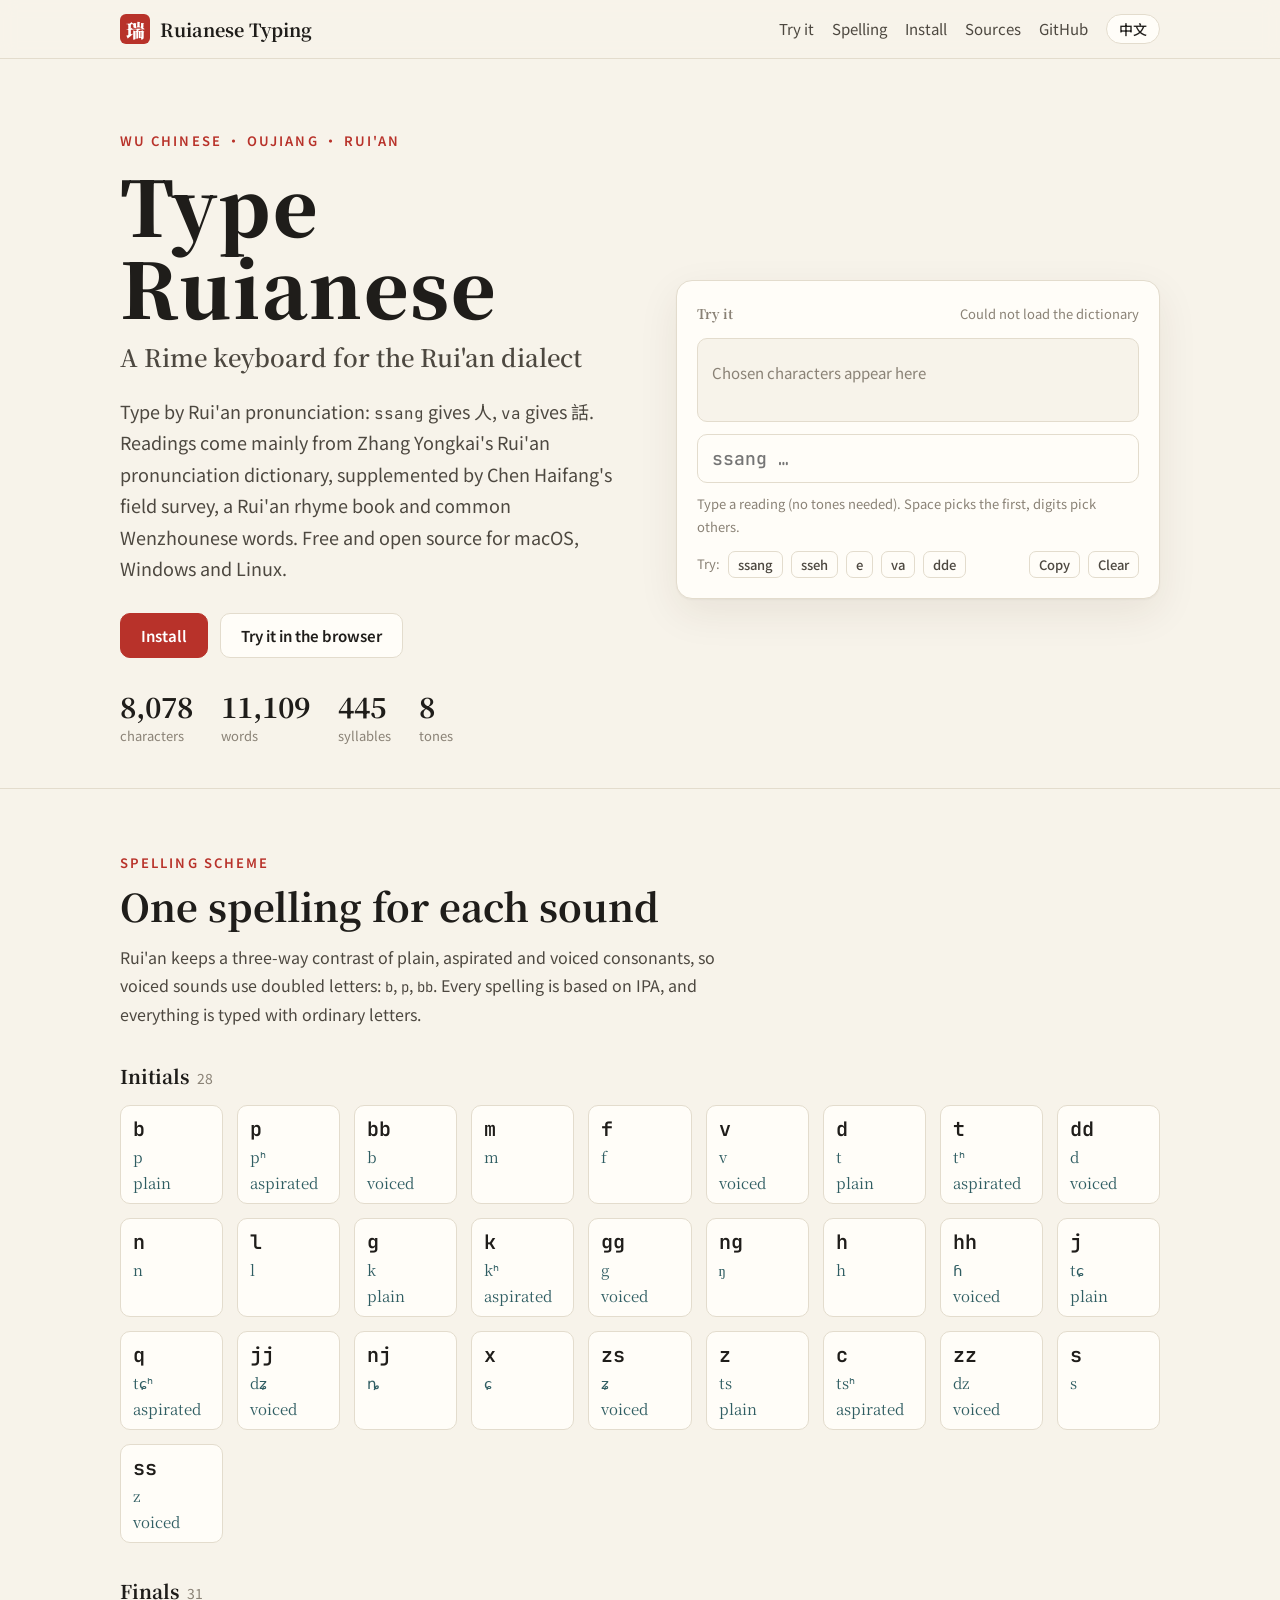
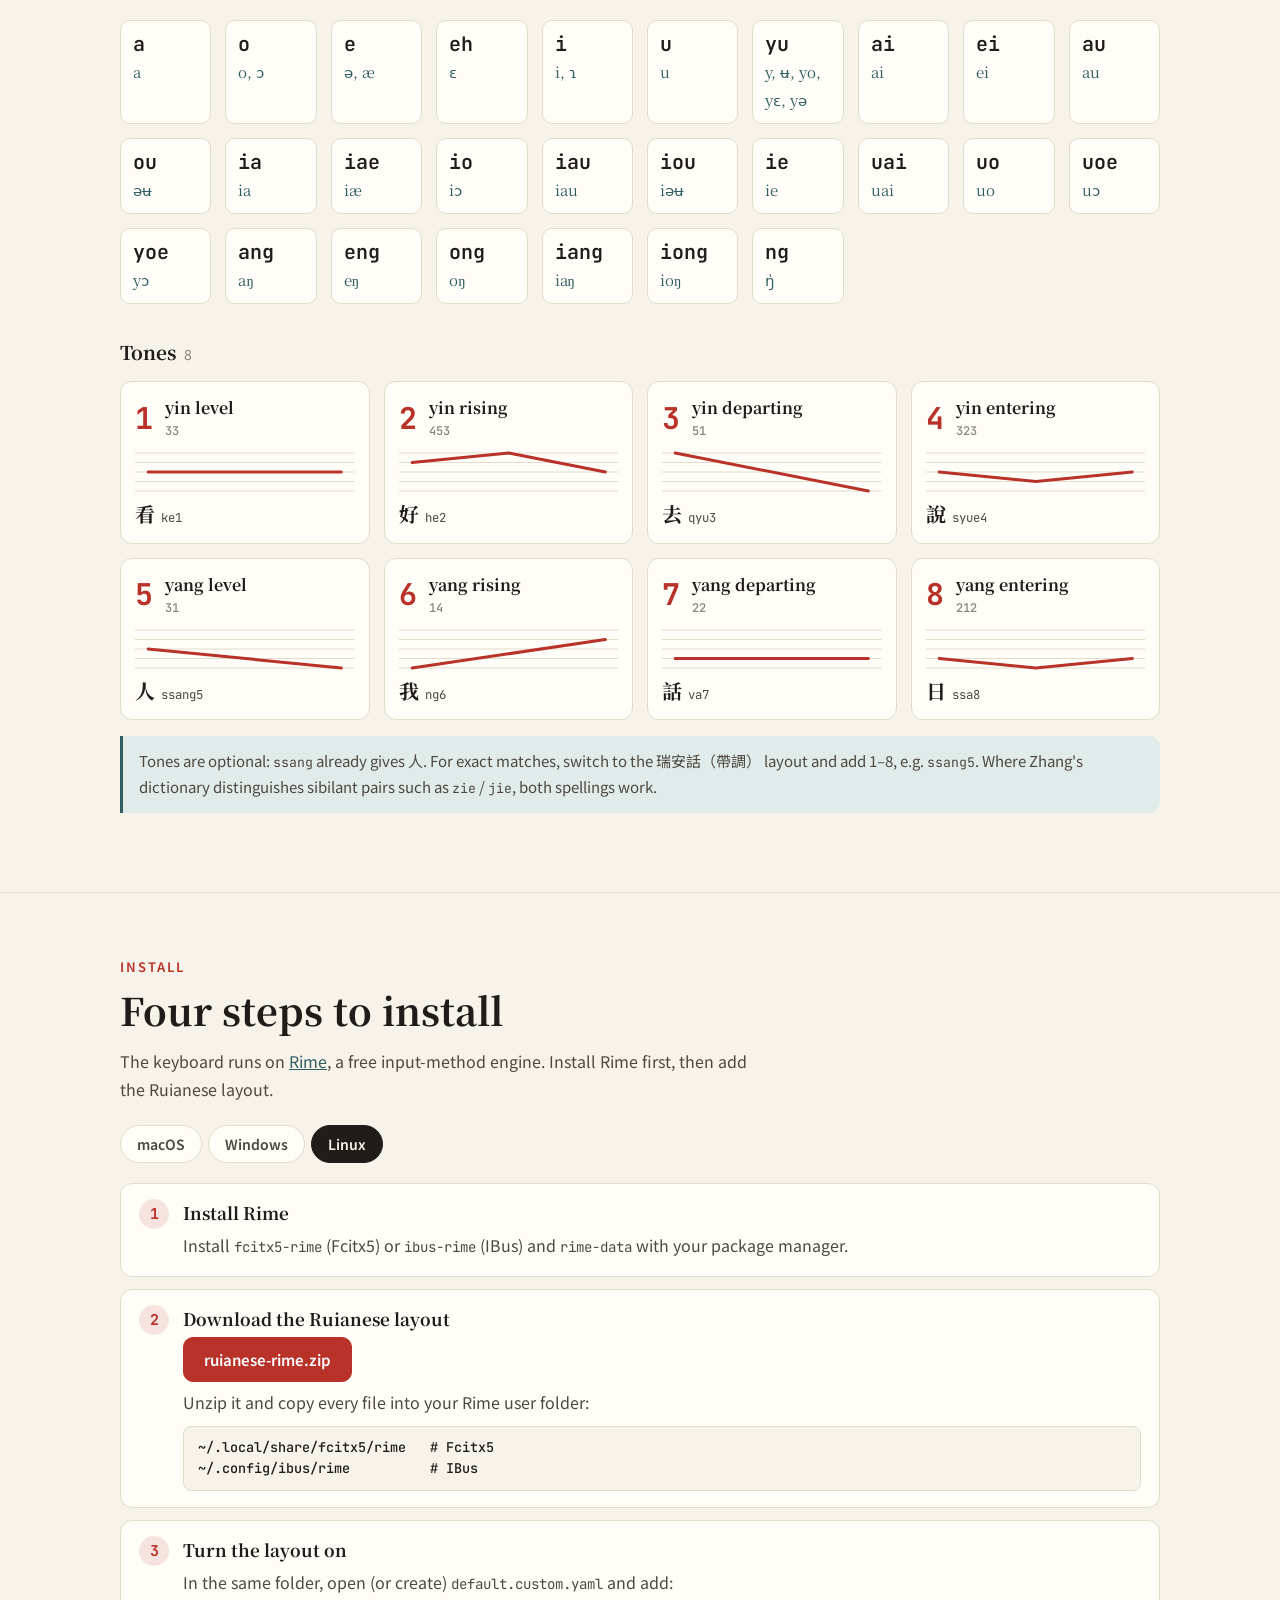
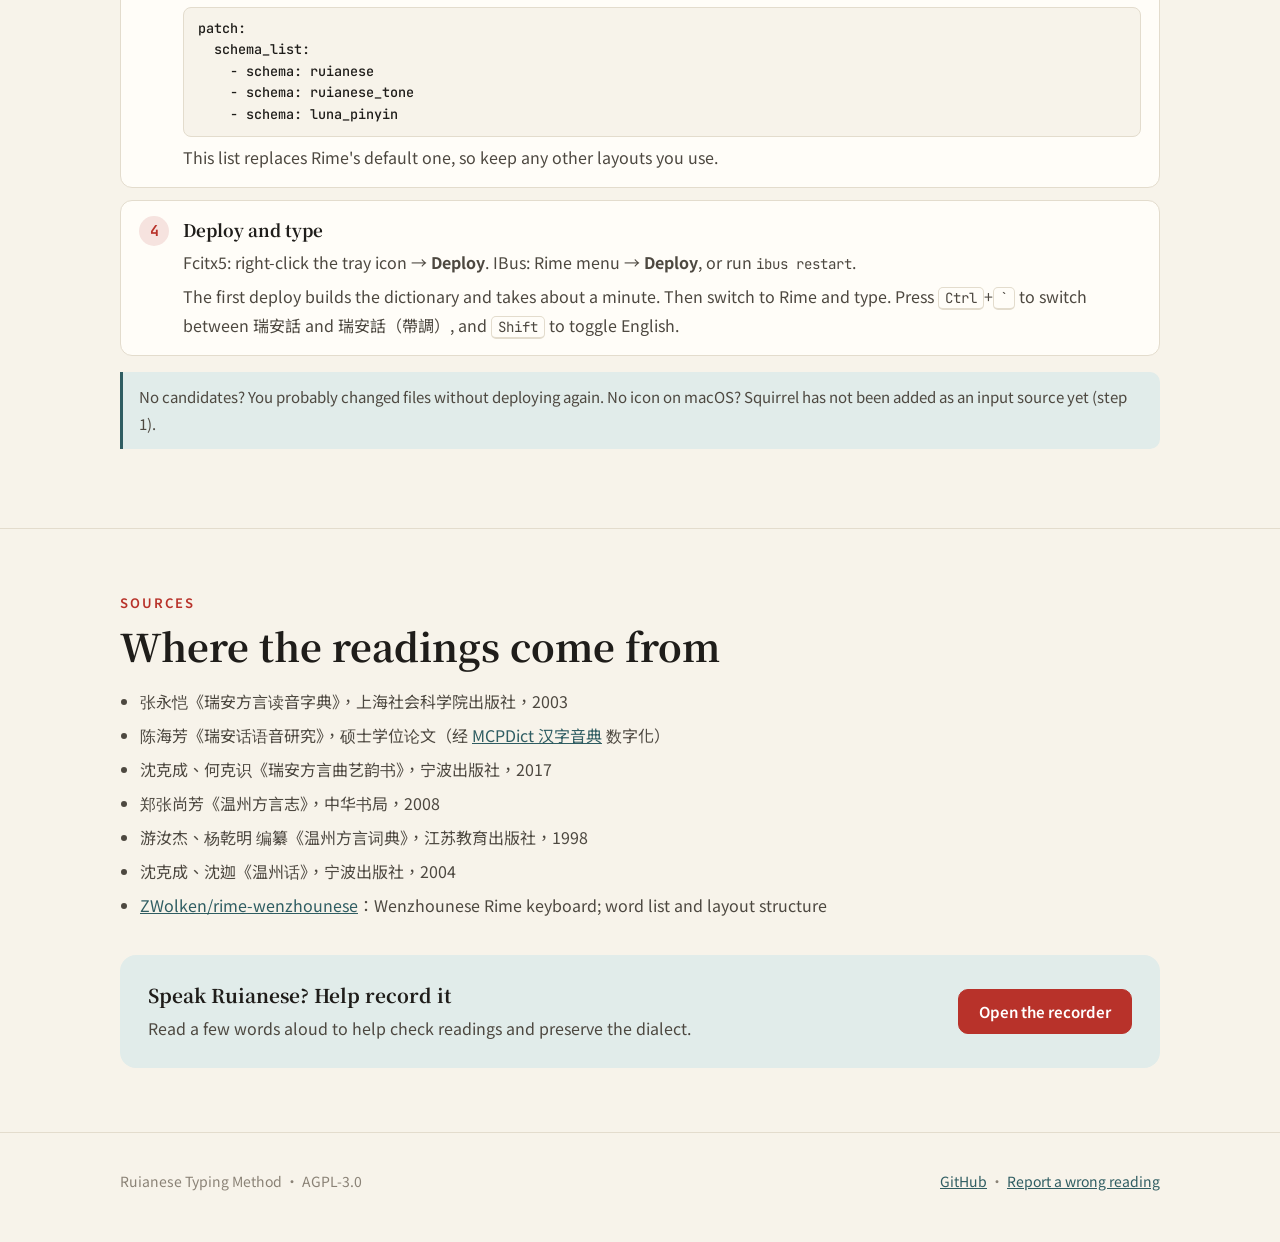
==== site/index.html @ c9176a11 "Respell yue as yu; read 轎 jjia, 料 luo, 鳥 nio From the fifth spot check: 燒, 照, 月, 雪 and 要/腰 (literary" ====
<!doctype html>
<html lang="zh-Hant">
<head>
<meta charset="utf-8">
<meta name="viewport" content="width=device-width, initial-scale=1">
<title>瑞安話輸入法 · Ruianese Typing Method</title>
<meta name="description" content="用電腦打瑞安話：基於 Rime 的瑞安話拼音輸入法，收字 8,000 餘、詞 11,000 餘。Type the Rui'an dialect of Wu Chinese on your computer.">
<meta property="og:title" content="瑞安話輸入法 · Ruianese Typing Method">
<meta property="og:description" content="用電腦打瑞安話。A Rime keyboard for the Rui'an dialect of Wu Chinese.">
<meta property="og:type" content="website">
<link rel="icon" href="data:image/svg+xml,%3Csvg xmlns='http://www.w3.org/2000/svg' viewBox='0 0 32 32'%3E%3Crect width='32' height='32' rx='6' fill='%23b8322a'/%3E%3Ctext x='16' y='23' font-size='20' text-anchor='middle' fill='%23fff' font-family='serif'%3E瑞%3C/text%3E%3C/svg%3E">
<link rel="preconnect" href="https://fonts.googleapis.com">
<link rel="preconnect" href="https://fonts.gstatic.com" crossorigin>
<link href="https://fonts.googleapis.com/css2?family=Noto+Serif+TC:wght@600;700;900&family=Noto+Sans+TC:wght@400;500;700&family=JetBrains+Mono:wght@500;600&display=swap" rel="stylesheet">
<style>
:root{
  --paper:#f7f3ea; --card:#fffdf8; --ink:#1f1d1a; --ink2:#4d4840; --mute:#8a8276;
  --line:#e3dccd; --seal:#b8322a; --seal-soft:#f6e3df; --river:#2f5d62; --river-soft:#e1ecea;
  --serif:"Noto Serif TC","Songti TC",serif; --sans:"Noto Sans TC","PingFang TC",system-ui,sans-serif;
  --mono:"JetBrains Mono",ui-monospace,monospace;
  color-scheme:light;
}
@media (prefers-color-scheme:dark){:root:not([data-theme="light"]){
  --paper:#16140f; --card:#1f1c16; --ink:#efe9dc; --ink2:#c6bdac; --mute:#8f8676;
  --line:#353026; --seal:#e0574b; --seal-soft:#3a1d19; --river:#7fb3b8; --river-soft:#1b2c2d; color-scheme:dark}}
:root[data-theme="dark"]{
  --paper:#16140f; --card:#1f1c16; --ink:#efe9dc; --ink2:#c6bdac; --mute:#8f8676;
  --line:#353026; --seal:#e0574b; --seal-soft:#3a1d19; --river:#7fb3b8; --river-soft:#1b2c2d; color-scheme:dark}
*{box-sizing:border-box}
html{scroll-behavior:smooth}
body{margin:0;background:var(--paper);color:var(--ink);font:16px/1.75 var(--sans);-webkit-font-smoothing:antialiased}
a{color:var(--river)}
.wrap{max-width:1080px;margin:0 auto;padding-inline:20px}
.en{display:none} html.lang-en .en{display:revert} html.lang-en .zh{display:none}
code,kbd{font-family:var(--mono);font-size:.88em}
kbd{border:1px solid var(--line);border-bottom-width:2px;border-radius:5px;padding:1px 6px;background:var(--card)}

/* nav */
nav{position:sticky;top:env(safe-area-inset-top,0px);z-index:10;background:color-mix(in srgb,var(--paper) 88%,transparent);backdrop-filter:blur(8px);border-bottom:1px solid var(--line)}
nav .wrap{display:flex;align-items:center;gap:18px;height:58px}
.brand{display:flex;align-items:center;gap:10px;font:700 18px var(--serif);color:var(--ink);text-decoration:none;margin-right:auto}
.seal{width:30px;height:30px;border-radius:6px;background:var(--seal);color:#fff;display:grid;place-items:center;font:900 19px var(--serif)}
nav .links{display:flex;gap:18px}
nav .links a{color:var(--ink2);text-decoration:none;font-size:15px}
nav .links a:hover{color:var(--seal)}
.lang{border:1px solid var(--line);background:var(--card);color:var(--ink);border-radius:999px;padding:4px 12px;font:500 14px var(--sans);cursor:pointer}
@media (max-width:720px){nav .links{display:none}}

/* hero */
.hero{padding:72px 0 40px}
.hero-grid{display:grid;grid-template-columns:1.05fr 1fr;gap:48px;align-items:center}
.hero-grid>*{min-width:0}
.eyebrow{font:600 13px var(--sans);letter-spacing:.16em;text-transform:uppercase;color:var(--seal)}
h1{font:900 clamp(44px,7vw,76px)/1.08 var(--serif);margin:14px 0 0;letter-spacing:.02em}
h1 small{display:block;font:600 clamp(18px,2.4vw,24px)/1.4 var(--serif);color:var(--ink2);letter-spacing:0;margin-top:12px}
.lede{font-size:18px;color:var(--ink2);margin:22px 0 0;max-width:34em}
.cta{display:flex;flex-wrap:wrap;gap:12px;margin-top:28px}
.btn{display:inline-flex;align-items:center;gap:8px;padding:11px 20px;border-radius:10px;font:600 15px var(--sans);text-decoration:none;border:1px solid var(--line);color:var(--ink);background:var(--card)}
.btn.primary{background:var(--seal);border-color:var(--seal);color:#fff}
.btn:hover{transform:translateY(-1px)}
.stats{display:flex;flex-wrap:wrap;gap:28px;margin-top:34px}
.stat b{display:block;font:700 28px/1 var(--serif)}
.stat span{font-size:13px;color:var(--mute)}
@media (max-width:860px){.hero-grid{grid-template-columns:1fr;gap:36px}.hero{padding-top:44px}}

/* demo */
.demo{background:var(--card);border:1px solid var(--line);border-radius:16px;box-shadow:0 1px 2px rgba(0,0,0,.04),0 14px 40px rgba(60,40,10,.08);padding:20px}
.demo .head{display:flex;justify-content:space-between;align-items:baseline;gap:10px;flex-wrap:wrap}
.demo .head b{font:700 16px var(--serif)}
.demo .head span{font-size:13px;color:var(--mute)}
.out{min-height:84px;margin-top:12px;padding:12px 14px;border-radius:10px;background:var(--paper);border:1px solid var(--line);font:500 24px/1.5 var(--serif);word-break:break-all}
.out:empty::before{content:attr(data-ph);color:var(--mute);font:400 15px var(--sans)}
.comp{position:relative;margin-top:12px}
.comp input{width:100%;font:500 18px var(--mono);padding:12px 14px;border-radius:10px;border:1.5px solid var(--line);background:var(--card);color:var(--ink);outline:none}
.comp input:focus{border-color:var(--seal)}
.cands{display:flex;flex-wrap:wrap;gap:6px;margin-top:10px;min-height:44px;align-items:center}
.cand{display:inline-flex;align-items:baseline;gap:6px;padding:6px 10px;border-radius:8px;border:1px solid var(--line);background:var(--paper);cursor:pointer;font:500 20px var(--serif);color:var(--ink)}
.cand:first-of-type{border-color:var(--seal);background:var(--seal-soft)}
.cand i{font:500 11px var(--mono);color:var(--mute);font-style:normal}
.cand sup{font:500 11px var(--mono);color:var(--river)}
.cands .hint{font-size:13px;color:var(--mute)}
.pager{display:inline-flex;gap:4px;margin-left:auto}
.pager button,.tools button{border:1px solid var(--line);background:var(--card);color:var(--ink2);border-radius:7px;padding:3px 9px;cursor:pointer;font:500 13px var(--sans)}
.tools{display:flex;gap:8px;flex-wrap:wrap;margin-top:12px;align-items:center}
.tools .try{font-size:13px;color:var(--mute)}
.chip{border:1px dashed var(--line);background:none;border-radius:999px;padding:2px 10px;font:500 13px var(--mono);color:var(--river);cursor:pointer}
.tools .right{margin-left:auto;display:flex;gap:8px}

/* sections */
section{padding:64px 0;border-top:1px solid var(--line)}
h2{font:700 clamp(28px,4vw,38px)/1.25 var(--serif);margin:10px 0 0}
.sub{color:var(--ink2);max-width:40em;margin:14px 0 0}
.grid{display:grid;gap:14px}
.g-init{grid-template-columns:repeat(auto-fill,minmax(96px,1fr));margin-top:16px}
.g-fin{grid-template-columns:repeat(auto-fill,minmax(88px,1fr));margin-top:16px}
.cell{background:var(--card);border:1px solid var(--line);border-radius:10px;padding:10px 12px}
.cell b{display:block;font:600 20px var(--mono);color:var(--ink)}
.cell span{font:400 15px var(--serif);color:var(--river)}
.cell em{display:block;font-style:normal;font-size:12px;color:var(--mute);line-height:1.4;margin-top:2px}
h3{font:700 19px var(--serif);margin:34px 0 0}
h3 small{font:400 14px var(--sans);color:var(--mute);margin-left:8px}
.tones{display:grid;grid-template-columns:repeat(4,1fr);gap:14px;margin-top:16px}
.tone{background:var(--card);border:1px solid var(--line);border-radius:12px;padding:14px;display:grid;grid-template-columns:auto 1fr;gap:4px 12px;align-items:center}
.tone .n{font:700 30px/1 var(--mono);color:var(--seal);grid-row:span 2}
.tone .nm{font:700 16px var(--serif)}
.tone .val{font:500 12px var(--mono);color:var(--mute)}
.tone svg{grid-column:1/-1;width:100%;height:46px;margin-top:6px}
.tone .ex{grid-column:1/-1;font-size:14px;color:var(--ink2)}
.tone .ex b{font:700 20px var(--serif);color:var(--ink);margin-right:6px}
@media (max-width:760px){.tones{grid-template-columns:repeat(2,1fr)}}
.note{margin-top:16px;padding:12px 16px;border-left:3px solid var(--river);background:var(--river-soft);border-radius:0 10px 10px 0;font-size:15px;color:var(--ink2)}

/* install */
.tabs{display:flex;gap:6px;margin-top:22px;flex-wrap:wrap}
.tab{border:1px solid var(--line);background:var(--card);color:var(--ink2);padding:8px 16px;border-radius:999px;cursor:pointer;font:600 14px var(--sans)}
.tab[aria-selected="true"]{background:var(--ink);color:var(--paper);border-color:var(--ink)}
.steps{counter-reset:s;list-style:none;padding:0;margin:20px 0 0;display:grid;gap:12px}
.steps>li{counter-increment:s;background:var(--card);border:1px solid var(--line);border-radius:12px;padding:16px 18px 16px 62px;position:relative}
.steps>li::before{content:counter(s);position:absolute;left:18px;top:15px;width:30px;height:30px;border-radius:50%;background:var(--seal-soft);color:var(--seal);display:grid;place-items:center;font:700 15px var(--mono)}
.steps b.t{display:block;font:700 17px var(--serif);margin-bottom:4px}
.steps p{margin:6px 0 0;color:var(--ink2)}
pre{background:var(--paper);border:1px solid var(--line);border-radius:8px;padding:10px 14px;overflow-x:auto;font:500 13.5px/1.6 var(--mono);margin:10px 0 0}
.panel[hidden]{display:none}

/* refs & footer */
.refs{margin:18px 0 0;padding-left:20px;color:var(--ink2)}
.refs li{margin:6px 0}
.help{display:flex;flex-wrap:wrap;gap:20px;align-items:center;justify-content:space-between;background:var(--river-soft);border-radius:16px;padding:26px 28px;margin-top:8px}
.help h3{margin:0}
.help p{margin:6px 0 0;color:var(--ink2)}
footer{padding:36px 0 48px;border-top:1px solid var(--line);font-size:14px;color:var(--mute)}
footer .wrap{display:flex;flex-wrap:wrap;gap:12px 24px;justify-content:space-between}
</style>
</head>
<body>

<nav><div class="wrap">
  <a class="brand" href="#top"><span class="seal">瑞</span><span class="zh">瑞安話輸入法</span><span class="en">Ruianese Typing</span></a>
  <div class="links">
    <a href="#try"><span class="zh">試打</span><span class="en">Try it</span></a>
    <a href="#scheme"><span class="zh">拼音方案</span><span class="en">Spelling</span></a>
    <a href="#install"><span class="zh">安裝</span><span class="en">Install</span></a>
    <a href="#sources"><span class="zh">來源</span><span class="en">Sources</span></a>
    <a href="https://github.com/Ztang-Yit-Xiaang/Ruianese_Typing_Method">GitHub</a>
  </div>
  <button class="lang" id="lang" type="button" aria-label="Switch language">EN</button>
</div></nav>

<header class="hero" id="top"><div class="wrap hero-grid">
  <div>
    <div class="eyebrow"><span class="zh">吳語 · 甌江片 · 瑞安城區</span><span class="en">Wu Chinese · Oujiang · Rui'an</span></div>
    <h1><span class="zh">用電腦<br>打瑞安話</span><span class="en">Type<br>Ruianese</span>
      <small><span class="zh">基於 Rime 的瑞安話拼音輸入法</span><span class="en">A Rime keyboard for the Rui'an dialect</span></small></h1>
    <p class="lede">
      <span class="zh">按瑞安話讀音打字：打 <code>ssang</code> 出「人」，打 <code>va</code> 出「話」。字音以張永愷《瑞安方言讀音字典》為主，並補充陳海芳田野調查、《瑞安方言曲藝韻書》與溫州話常用詞。免費、開源，macOS、Windows、Linux 皆可用。</span>
      <span class="en">Type by Rui'an pronunciation: <code>ssang</code> gives 人, <code>va</code> gives 話. Readings come mainly from Zhang Yongkai's Rui'an pronunciation dictionary, supplemented by Chen Haifang's field survey, a Rui'an rhyme book and common Wenzhounese words. Free and open source for macOS, Windows and Linux.</span>
    </p>
    <div class="cta">
      <a class="btn primary" href="#install"><span class="zh">安裝輸入法</span><span class="en">Install</span></a>
      <a class="btn" href="#try"><span class="zh">先在網頁上試打</span><span class="en">Try it in the browser</span></a>
    </div>
    <div class="stats">
      <div class="stat"><b>8,078</b><span class="zh">單字</span><span class="en">characters</span></div>
      <div class="stat"><b>11,109</b><span class="zh">詞語</span><span class="en">words</span></div>
      <div class="stat"><b>445</b><span class="zh">音節</span><span class="en">syllables</span></div>
      <div class="stat"><b>8</b><span class="zh">聲調</span><span class="en">tones</span></div>
    </div>
  </div>

  <div class="demo" id="try">
    <div class="head"><b><span class="zh">試打一下</span><span class="en">Try it</span></b>
      <span id="status"><span class="zh">載入字典中…</span><span class="en">Loading dictionary…</span></span></div>
    <div class="out" id="out" data-ph="選好的字會出現在這裡"></div>
    <div class="comp"><input id="inp" autocomplete="off" autocapitalize="off" autocorrect="off" spellcheck="false" placeholder="ssang …" aria-label="Type a Ruianese reading"></div>
    <div class="cands" id="cands"><span class="hint"><span class="zh">打拼音（不用打聲調），按空格選第一個，按數字選其他。</span><span class="en">Type a reading (no tones needed). Space picks the first, digits pick others.</span></span></div>
    <div class="tools">
      <span class="try"><span class="zh">試試：</span><span class="en">Try:</span></span>
      <button class="chip" data-q="ssang">ssang</button>
      <button class="chip" data-q="sseh">sseh</button>
      <button class="chip" data-q="e">e</button>
      <button class="chip" data-q="va">va</button>
      <button class="chip" data-q="dde">dde</button>
      <div class="right">
        <button id="copy" type="button"><span class="zh">複製</span><span class="en">Copy</span></button>
        <button id="clear" type="button"><span class="zh">清空</span><span class="en">Clear</span></button>
      </div>
    </div>
  </div>
</div></header>

<section id="scheme"><div class="wrap">
  <div class="eyebrow"><span class="zh">拼音方案</span><span class="en">Spelling scheme</span></div>
  <h2><span class="zh">一個字母對一個音</span><span class="en">One spelling for each sound</span></h2>
  <p class="sub">
    <span class="zh">瑞安話保留清、送氣、濁三分，所以濁音用雙字母表示：<code>b</code> 補、<code>p</code> 鋪、<code>bb</code> 步。拼寫以 IPA 為依據，輸入時一律用普通鍵盤字母。</span>
    <span class="en">Rui'an keeps a three-way contrast of plain, aspirated and voiced consonants, so voiced sounds use doubled letters: <code>b</code>, <code>p</code>, <code>bb</code>. Every spelling is based on IPA, and everything is typed with ordinary letters.</span>
  </p>

  <h3><span class="zh">聲母</span><span class="en">Initials</span><small>28</small></h3>
  <div class="grid g-init" id="initials"></div>

  <h3><span class="zh">韻母</span><span class="en">Finals</span><small>31</small></h3>
  <div class="grid g-fin" id="finals"></div>

  <h3><span class="zh">聲調</span><span class="en">Tones</span><small>8</small></h3>
  <div class="tones" id="tones"></div>
  <p class="note">
    <span class="zh">聲調可以不打：打 <code>ssang</code> 就會出「人」。想精確選字時，選「瑞安話（帶調）」方案，在拼音後加 1–8，例如 <code>ssang5</code>。張永愷字典區分的尖團音（如 <code>zie</code> / <code>jie</code>）兩種拼法都能打。</span>
    <span class="en">Tones are optional: <code>ssang</code> already gives 人. For exact matches, switch to the 瑞安話（帶調） layout and add 1–8, e.g. <code>ssang5</code>. Where Zhang's dictionary distinguishes sibilant pairs such as <code>zie</code> / <code>jie</code>, both spellings work.</span>
  </p>
</div></section>

<section id="install"><div class="wrap">
  <div class="eyebrow"><span class="zh">安裝</span><span class="en">Install</span></div>
  <h2><span class="zh">四步裝好</span><span class="en">Four steps to install</span></h2>
  <p class="sub"><span class="zh">輸入法跑在免費的 <a href="https://rime.im/">Rime 中州韻</a> 引擎上。先裝 Rime，再放入瑞安話方案。</span><span class="en">The keyboard runs on <a href="https://rime.im/">Rime</a>, a free input-method engine. Install Rime first, then add the Ruianese layout.</span></p>

  <div class="tabs" role="tablist">
    <button class="tab" role="tab" data-os="mac" aria-selected="true">macOS</button>
    <button class="tab" role="tab" data-os="win" aria-selected="false">Windows</button>
    <button class="tab" role="tab" data-os="linux" aria-selected="false">Linux</button>
  </div>

  <ol class="steps">
    <li><b class="t"><span class="zh">安裝 Rime</span><span class="en">Install Rime</span></b>
      <div class="panel" data-os="mac"><p><span class="zh">下載並安裝 <a href="https://rime.im/download/">鼠鬚管 Squirrel</a>。然後到 <b>系統設定 → 鍵盤 → 文字輸入 → 編輯… → ＋</b>，選「簡體中文」或「繁體中文」裡的 <b>Squirrel</b>，按「加入」。沒看到 Squirrel 的話，先登出再登入一次。</span><span class="en">Download and install <a href="https://rime.im/download/">Squirrel</a>. Then open <b>System Settings → Keyboard → Text Input → Edit… → +</b>, choose <b>Squirrel</b> under Chinese, Simplified or Traditional, and click Add. If Squirrel is not listed, log out and back in first.</span></p></div>
      <div class="panel" data-os="win" hidden><p><span class="zh">下載並安裝 <a href="https://rime.im/download/">小狼毫 Weasel</a>。</span><span class="en">Download and install <a href="https://rime.im/download/">Weasel</a>.</span></p></div>
      <div class="panel" data-os="linux" hidden><p><span class="zh">用套件管理器安裝 <code>fcitx5-rime</code>（Fcitx5）或 <code>ibus-rime</code>（IBus），以及 <code>rime-data</code>。</span><span class="en">Install <code>fcitx5-rime</code> (Fcitx5) or <code>ibus-rime</code> (IBus) and <code>rime-data</code> with your package manager.</span></p></div>
    </li>
    <li><b class="t"><span class="zh">下載瑞安話方案</span><span class="en">Download the Ruianese layout</span></b>
      <p><a class="btn primary" href="ruianese-rime.zip" download>ruianese-rime.zip</a></p>
      <p><span class="zh">解壓後，把全部檔案複製到 Rime 用戶資料夾：</span><span class="en">Unzip it and copy every file into your Rime user folder:</span></p>
      <div class="panel" data-os="mac"><pre>~/Library/Rime</pre></div>
      <div class="panel" data-os="win" hidden><pre>%APPDATA%\Rime</pre><p><span class="zh">也可以從開始選單打開：<b>小狼毫輸入法 → 【小狼毫】用戶文件夾</b>。</span><span class="en">Or open it from the Start menu: <b>小狼毫輸入法 → 【小狼毫】用戶文件夾</b>.</span></p></div>
      <div class="panel" data-os="linux" hidden><pre>~/.local/share/fcitx5/rime   # Fcitx5
~/.config/ibus/rime          # IBus</pre></div>
    </li>
    <li><b class="t"><span class="zh">啟用方案</span><span class="en">Turn the layout on</span></b>
      <p><span class="zh">在同一個資料夾打開（或新建）<code>default.custom.yaml</code>，寫入：</span><span class="en">In the same folder, open (or create) <code>default.custom.yaml</code> and add:</span></p>
<pre>patch:
  schema_list:
    - schema: ruianese
    - schema: ruianese_tone
    - schema: luna_pinyin</pre>
      <p><span class="zh">這個清單會取代 Rime 預設的方案清單，若有其他常用方案請一併列上。</span><span class="en">This list replaces Rime's default one, so keep any other layouts you use.</span></p>
    </li>
    <li><b class="t"><span class="zh">重新部署，開始打字</span><span class="en">Deploy and type</span></b>
      <div class="panel" data-os="mac"><p><span class="zh">點選單列的 Squirrel 圖示 → <b>重新部署</b>。</span><span class="en">Click the Squirrel icon in the menu bar → <b>Deploy</b>.</span></p></div>
      <div class="panel" data-os="win" hidden><p><span class="zh">開始選單 → <b>小狼毫輸入法 → 【小狼毫】重新部署</b>。</span><span class="en">Start menu → <b>小狼毫輸入法 → 【小狼毫】重新部署</b>.</span></p></div>
      <div class="panel" data-os="linux" hidden><p><span class="zh">Fcitx5：右鍵托盤圖示 → <b>重新部署</b>；IBus：Rime 選單 → <b>重新部署</b>，或執行 <code>ibus restart</code>。</span><span class="en">Fcitx5: right-click the tray icon → <b>Deploy</b>. IBus: Rime menu → <b>Deploy</b>, or run <code>ibus restart</code>.</span></p></div>
      <p><span class="zh">第一次部署要建字典，約需一分鐘。之後切換到 Rime 就能打瑞安話；按 <kbd>Ctrl</kbd>+<kbd>`</kbd> 可切換「瑞安話」與「瑞安話（帶調）」，按 <kbd>Shift</kbd> 切換中英文。</span><span class="en">The first deploy builds the dictionary and takes about a minute. Then switch to Rime and type. Press <kbd>Ctrl</kbd>+<kbd>`</kbd> to switch between 瑞安話 and 瑞安話（帶調）, and <kbd>Shift</kbd> to toggle English.</span></p>
    </li>
  </ol>
  <p class="note"><span class="zh">打不出字？多半是改了檔案後還沒重新部署。macOS 上看不到圖示，則是還沒把 Squirrel 加入輸入法（第 1 步）。</span><span class="en">No candidates? You probably changed files without deploying again. No icon on macOS? Squirrel has not been added as an input source yet (step 1).</span></p>
</div></section>

<section id="sources"><div class="wrap">
  <div class="eyebrow"><span class="zh">來源</span><span class="en">Sources</span></div>
  <h2><span class="zh">字音從哪裡來</span><span class="en">Where the readings come from</span></h2>
  <ul class="refs">
    <li>张永恺《瑞安方言读音字典》，上海社会科学院出版社，2003</li>
    <li>陈海芳《瑞安话语音研究》，硕士学位论文（经 <a href="https://github.com/osfans/MCPDict">MCPDict 汉字音典</a> 数字化）</li>
    <li>沈克成、何克识《瑞安方言曲艺韵书》，宁波出版社，2017</li>
    <li>郑张尚芳《温州方言志》，中华书局，2008</li>
    <li>游汝杰、杨乾明 编纂《温州方言词典》，江苏教育出版社，1998</li>
    <li>沈克成、沈迦《温州话》，宁波出版社，2004</li>
    <li><a href="https://github.com/ZWolken/rime-wenzhounese">ZWolken/rime-wenzhounese</a>：<span class="zh">溫州話 Rime 輸入法，詞庫與方案結構</span><span class="en">Wenzhounese Rime keyboard; word list and layout structure</span></li>
  </ul>

  <div class="help" style="margin-top:36px">
    <div>
      <h3><span class="zh">會講瑞安話？幫忙錄音</span><span class="en">Speak Ruianese? Help record it</span></h3>
      <p><span class="zh">讀幾個字、錄下發音，幫我們校對字音、保存瑞安話。</span><span class="en">Read a few words aloud to help check readings and preserve the dialect.</span></p>
    </div>
    <a class="btn primary" href="collect/"><span class="zh">打開錄音工具</span><span class="en">Open the recorder</span></a>
  </div>
</div></section>

<footer><div class="wrap">
  <span><span class="zh">瑞安話輸入法 · 以 AGPL-3.0 授權</span><span class="en">Ruianese Typing Method · AGPL-3.0</span></span>
  <span><a href="https://github.com/Ztang-Yit-Xiaang/Ruianese_Typing_Method">GitHub</a> · <a href="https://github.com/Ztang-Yit-Xiaang/Ruianese_Typing_Method/issues"><span class="zh">回報錯字</span><span class="en">Report a wrong reading</span></a></span>
</div></footer>

<script>
// ---- language ----
const root = document.documentElement;
function setLang(l) {
  root.classList.toggle("lang-en", l === "en");
  root.lang = l === "en" ? "en" : "zh-Hant";
  document.getElementById("lang").textContent = l === "en" ? "中文" : "EN";
  document.getElementById("out").dataset.ph = l === "en" ? "Chosen characters appear here" : "選好的字會出現在這裡";
  try { localStorage.setItem("lang", l); } catch (e) {}
}
let saved = null;
try { saved = localStorage.getItem("lang"); } catch (e) {}
const urlLang = new URLSearchParams(location.search).get("lang");
setLang(urlLang === "en" || urlLang === "zh" ? urlLang : saved || (navigator.language.startsWith("zh") ? "zh" : "en"));
document.getElementById("lang").onclick = () => setLang(root.classList.contains("lang-en") ? "zh" : "en");

// ---- scheme tables ----
const INITIALS = [
  ["b","p","不送氣","plain"],["p","pʰ","送氣","aspirated"],["bb","b","濁","voiced"],["m","m","",""],["f","f","",""],["v","v","濁","voiced"],
  ["d","t","不送氣","plain"],["t","tʰ","送氣","aspirated"],["dd","d","濁","voiced"],["n","n","",""],["l","l","",""],
  ["g","k","不送氣","plain"],["k","kʰ","送氣","aspirated"],["gg","g","濁","voiced"],["ng","ŋ","",""],["h","h","",""],["hh","ɦ","濁","voiced"],
  ["j","tɕ","不送氣","plain"],["q","tɕʰ","送氣","aspirated"],["jj","dʑ","濁","voiced"],["nj","ȵ","",""],["x","ɕ","",""],["zs","ʑ","濁","voiced"],
  ["z","ts","不送氣","plain"],["c","tsʰ","送氣","aspirated"],["zz","dz","濁","voiced"],["s","s","",""],["ss","z","濁","voiced"]];
const FINALS = [["a","a"],["o","o, ɔ"],["e","ə, æ"],["eh","ɛ"],["i","i, ɿ"],["u","u"],["yu","y, ʉ, yo, yɛ, yə"],
  ["ai","ai"],["ei","ei"],["au","au"],["ou","əʉ"],["ia","ia"],["iae","iæ"],["io","iɔ"],["iau","iau"],["iou","iəʉ"],["ie","ie"],
  ["uai","uai"],["uo","uo"],["uoe","uɔ"],["yoe","yɔ"],
  ["ang","aŋ"],["eng","eŋ"],["ong","oŋ"],["iang","iaŋ"],["iong","ioŋ"],["ng","ŋ̍"]];
const TONES = [[1,"陰平","yin level","33","看","ke1"],[2,"陰上","yin rising","453","好","he2"],[3,"陰去","yin departing","51","去","qyu3"],[4,"陰入","yin entering","323","說","syue4"],
  [5,"陽平","yang level","31","人","ssang5"],[6,"陽上","yang rising","14","我","ng6"],[7,"陽去","yang departing","22","話","va7"],[8,"陽入","yang entering","212","日","ssa8"]];
const esc = s => s.replace(/[&<>]/g, c => ({"&":"&amp;","<":"&lt;",">":"&gt;"}[c]));
document.getElementById("initials").innerHTML = INITIALS.map(([c,ipa,zh,en]) =>
  `<div class="cell"><b>${c}</b><span>${ipa}</span>${zh ? `<em><span class="zh">${zh}</span><span class="en">${en}</span></em>` : ""}</div>`).join("");
document.getElementById("finals").innerHTML = FINALS.map(([c,ipa]) => `<div class="cell"><b>${c}</b><span>${ipa}</span></div>`).join("");
function contour(v) {
  const pts = [...v].map(Number), w = 200, h = 46, y = n => 4 + (5 - n) * (h - 8) / 4;
  const xs = pts.map((_, i) => 12 + i * (w - 24) / Math.max(1, pts.length - 1));
  const grid = [1,2,3,4,5].map(n => `<line x1="0" x2="${w}" y1="${y(n)}" y2="${y(n)}" stroke="var(--line)" stroke-width="1"/>`).join("");
  return `<svg viewBox="0 0 ${w} ${h}" preserveAspectRatio="none" aria-hidden="true">${grid}<polyline points="${xs.map((x,i)=>x+","+y(pts[i])).join(" ")}" fill="none" stroke="var(--seal)" stroke-width="3" stroke-linecap="round" stroke-linejoin="round" vector-effect="non-scaling-stroke"/></svg>`;
}
document.getElementById("tones").innerHTML = TONES.map(([n,zh,en,v,ch,code]) =>
  `<div class="tone"><span class="n">${n}</span><span class="nm"><span class="zh">${zh}</span><span class="en">${en}</span></span><span class="val">${v}</span>${contour(v)}<div class="ex"><b>${ch}</b><code>${code}</code></div></div>`).join("");

// ---- install tabs ----
document.querySelectorAll(".tab").forEach(t => t.onclick = () => {
  document.querySelectorAll(".tab").forEach(x => x.setAttribute("aria-selected", x === t));
  document.querySelectorAll(".panel").forEach(p => p.hidden = p.dataset.os !== t.dataset.os);
});
const ua = navigator.userAgent;
if (/Windows/.test(ua)) document.querySelector('.tab[data-os="win"]').click();
else if (/Linux/.test(ua) && !/Android/.test(ua)) document.querySelector('.tab[data-os="linux"]').click();

// ---- try-it keyboard (mirrors the speller rules in rime/ruianese.schema.yaml) ----
const DERIVE = [
  [/^zz(i[a-z]+|y[a-z]*)$/, "jj$1"], [/^z(i[a-z]+|y[a-z]*)$/, "j$1"], [/^c(i[a-z]+|y[a-z]*)$/, "q$1"],
  [/^ss(i[a-z]+|y[a-z]*)$/, "zs$1"], [/^s(i[a-z]+|y[a-z]*)$/, "x$1"],
  [/^(b|p|bb|m|f|v|d|t|dd|n|l|g|k|gg|ng|h|hh|j|q|jj|nj|x|zs)?ie$/, "$1i"],
  [/^(b|p|bb|m|f|v|d|t|dd|n|l|g|k|gg|ng|h|hh|j|q|jj|nj|x|zs)?yue$/, "$1yu"]];
const memo = new Map();
function spellings(syl) {
  const base = syl.replace(/[1-8]$/, "");
  if (memo.has(base)) return memo.get(base);
  const set = new Set([base]);
  for (const [re, to] of DERIVE) for (const s of [...set]) if (re.test(s)) set.add(s.replace(re, to));
  const out = [...set]; memo.set(base, out); return out;
}
let INDEX = null, KEYS = null;
function build(lex) {
  const idx = new Map();
  lex.forEach((e, i) => {
    if (/[\u{20000}-\u{3FFFF}]/u.test(e[0])) return; // most fonts cannot draw these rare characters
    let combos = [""];
    for (const syl of e[1].split(" ")) {
      const next = [];
      for (const c of combos) for (const s of spellings(syl)) if (next.length < 32) next.push(c + s);
      combos = next;
    }
    for (const k of new Set(combos)) { if (!idx.has(k)) idx.set(k, []); idx.get(k).push(i); }
  });
  INDEX = idx; KEYS = [...idx.keys()].sort();
}
let LEX = [];
const $ = id => document.getElementById(id);
const inp = $("inp"), out = $("out"), candsEl = $("cands");
let buf = "", cands = [], page = 0;
function lookup(q) {
  const seen = new Set(), res = [];
  const add = (ids, len) => { for (const i of ids) { const [t, c, w] = LEX[i]; if (!seen.has(t)) { seen.add(t); res.push({ t, c, w, len }); } } };
  const exact = INDEX.get(q) || [];
  add([...exact].sort((a, b) => LEX[b][2] - LEX[a][2]), q.length);
  // completions: entries whose spelling starts with what was typed
  let lo = 0, hi = KEYS.length;
  while (lo < hi) { const m = (lo + hi) >> 1; KEYS[m] < q ? lo = m + 1 : hi = m; }
  const more = [];
  for (let k = lo; k < KEYS.length && KEYS[k].startsWith(q) && more.length < 2000; k++) if (KEYS[k] !== q) more.push(...INDEX.get(KEYS[k]));
  add(more.sort((a, b) => LEX[b][2] - LEX[a][2]).slice(0, 200), q.length);
  if (res.length) return res;
  // nothing matches the whole input: offer the longest leading part that does
  for (let n = q.length - 1; n > 0; n--) {
    const ids = INDEX.get(q.slice(0, n));
    if (ids) { add([...ids].sort((a, b) => LEX[b][2] - LEX[a][2]), n); return res; }
  }
  return res;
}
const sup = c => c.replace(/[1-8]/g, d => "⁰¹²³⁴⁵⁶⁷⁸"[d]);
function render() {
  if (!INDEX) return;
  if (!buf) { candsEl.innerHTML = ""; return; }
  cands = lookup(buf);
  const pages = Math.max(1, Math.ceil(cands.length / 9)); page = Math.min(page, pages - 1);
  const shown = cands.slice(page * 9, page * 9 + 9);
  candsEl.innerHTML = shown.length
    ? shown.map((c, i) => `<button class="cand" data-i="${page * 9 + i}"><i>${i + 1}</i>${esc(c.t)}<sup>${esc(sup(c.c))}</sup></button>`).join("") +
      (pages > 1 ? `<span class="pager"><button data-p="-1" aria-label="previous">‹</button><button data-p="1" aria-label="next">›</button></span>` : "")
    : `<span class="hint">${root.classList.contains("lang-en") ? "No match" : "沒有這個拼音"}</span>`;
}
function pick(i) {
  const c = cands[i]; if (!c) return;
  out.textContent += c.t;
  buf = buf.slice(c.len); inp.value = buf; page = 0; render();
}
candsEl.addEventListener("click", e => {
  const b = e.target.closest("button"); if (!b) return;
  if (b.dataset.i) pick(+b.dataset.i);
  else if (b.dataset.p) { page = Math.max(0, page + +b.dataset.p); render(); }
  inp.focus();
});
inp.addEventListener("input", () => {
  let v = inp.value.toLowerCase();
  const last = v.slice(-1);
  if (last === " " || /[1-9]/.test(last)) {
    v = v.slice(0, -1); inp.value = buf = v.replace(/[^a-z']/g, "");
    if (buf) pick(last === " " ? page * 9 : page * 9 + +last - 1);
    return;
  }
  inp.value = buf = v.replace(/[^a-z']/g, ""); page = 0; render();
});
inp.addEventListener("keydown", e => {
  if (e.key === "Enter" && buf) { out.textContent += buf; buf = inp.value = ""; render(); e.preventDefault(); }
  else if (e.key === "Escape") { buf = inp.value = ""; render(); }
  else if (e.key === "Backspace" && !buf) { out.textContent = [...out.textContent].slice(0, -1).join(""); e.preventDefault(); }
  else if ((e.key === "=" || e.key === "PageDown") && buf) { page++; render(); e.preventDefault(); }
  else if ((e.key === "-" || e.key === "PageUp") && buf) { page = Math.max(0, page - 1); render(); e.preventDefault(); }
});
document.querySelectorAll(".chip").forEach(b => b.onclick = () => { buf = inp.value = b.dataset.q; page = 0; render(); inp.focus(); });
$("clear").onclick = () => { out.textContent = ""; buf = inp.value = ""; render(); inp.focus(); };
$("copy").onclick = () => { navigator.clipboard?.writeText(out.textContent); };
fetch("data/lexicon.json").then(r => r.json()).then(lex => {
  LEX = lex; build(lex);
  if (!buf) { buf = inp.value = "ssang"; }
  $("status").innerHTML = `<span class="zh">${lex.length.toLocaleString()} 條字詞</span><span class="en">${lex.length.toLocaleString()} entries</span>`;
  render();
}).catch(() => {
  $("status").innerHTML = `<span class="zh">字典載入失敗</span><span class="en">Could not load the dictionary</span>`;
});
</script>
</body>
</html>
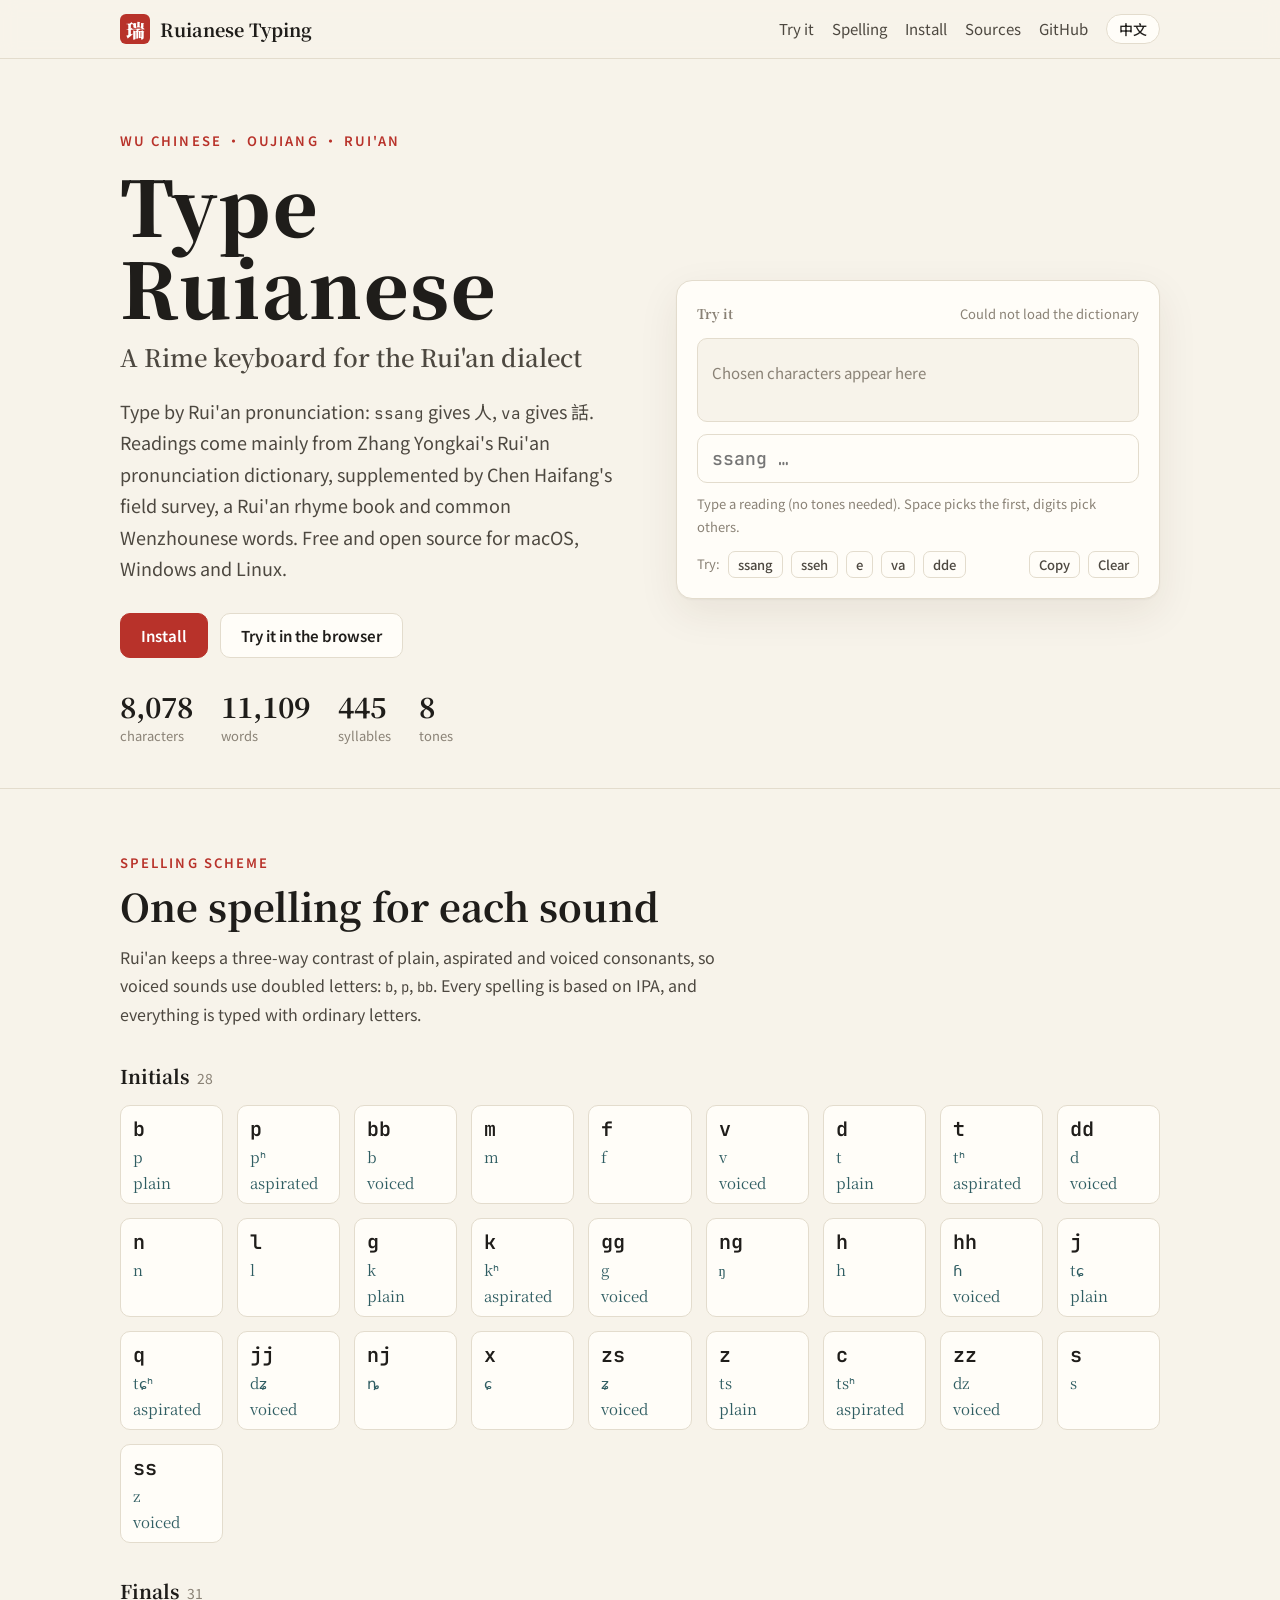
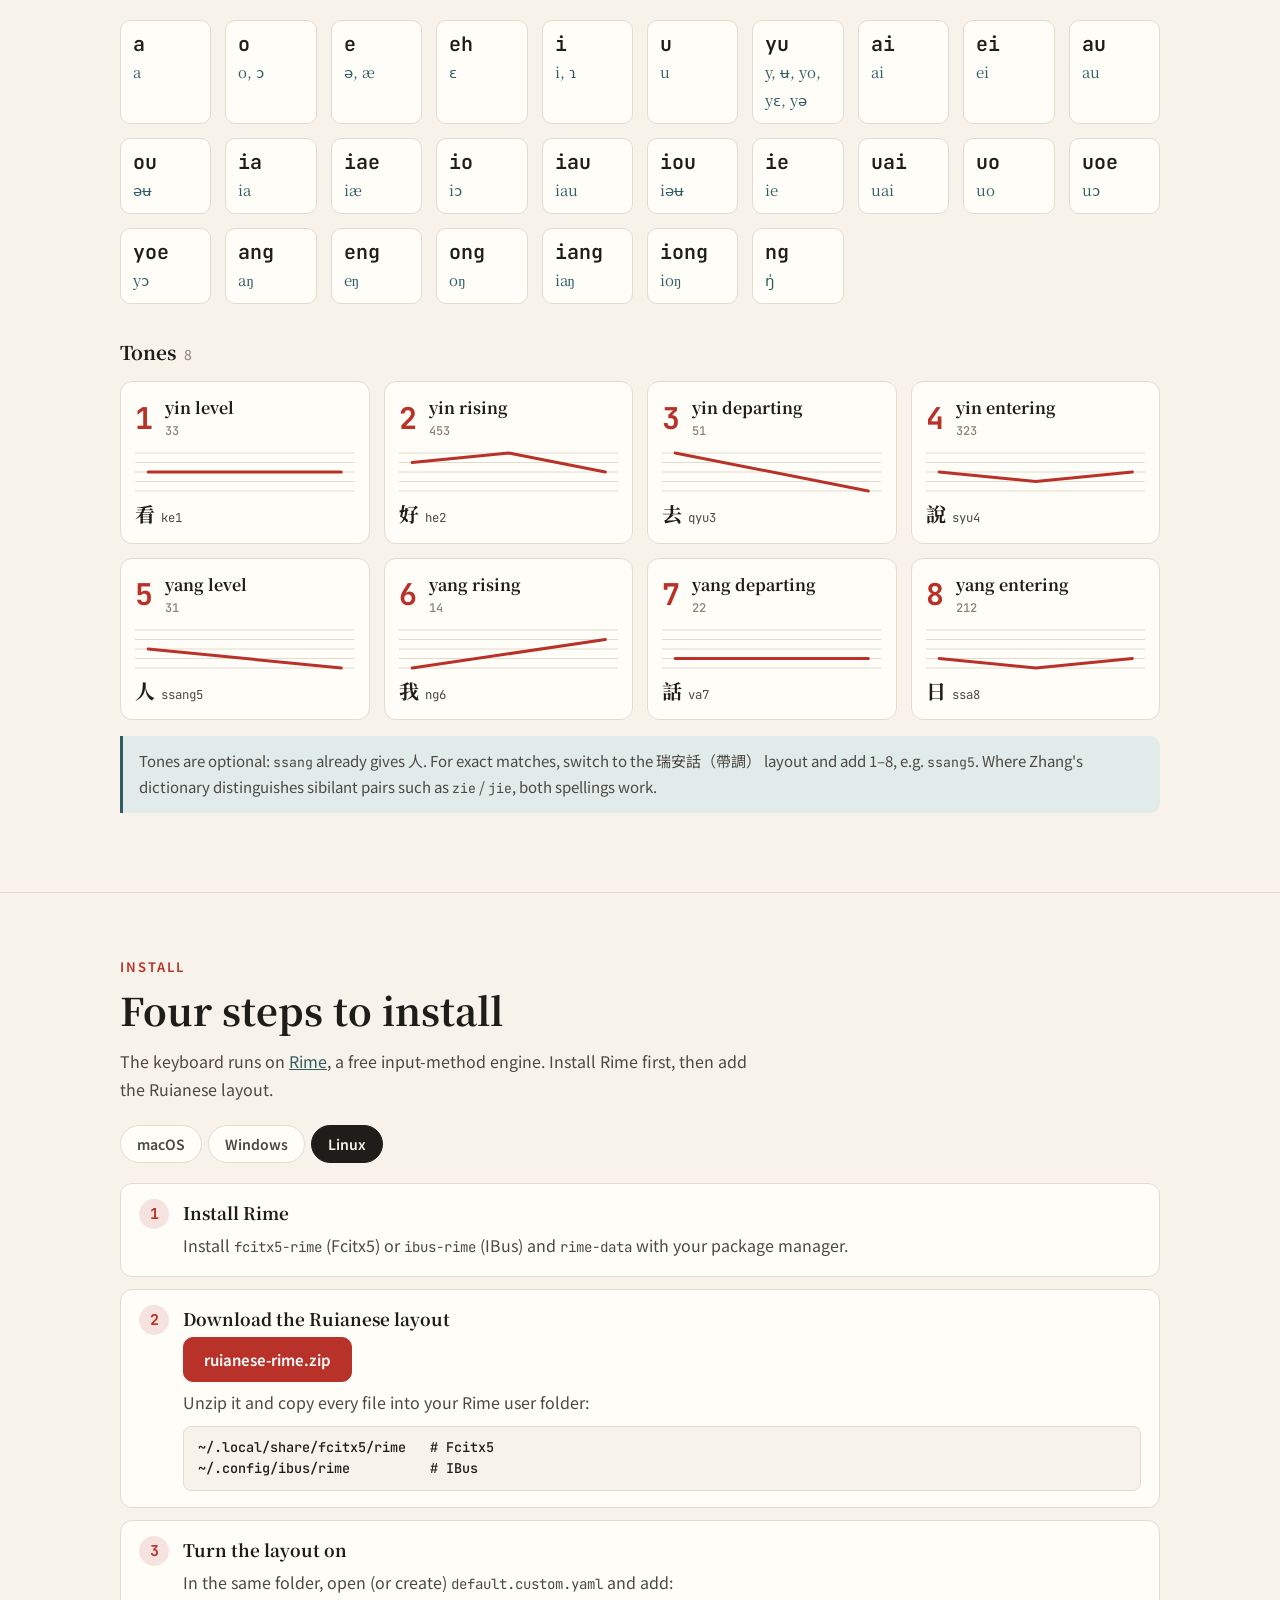
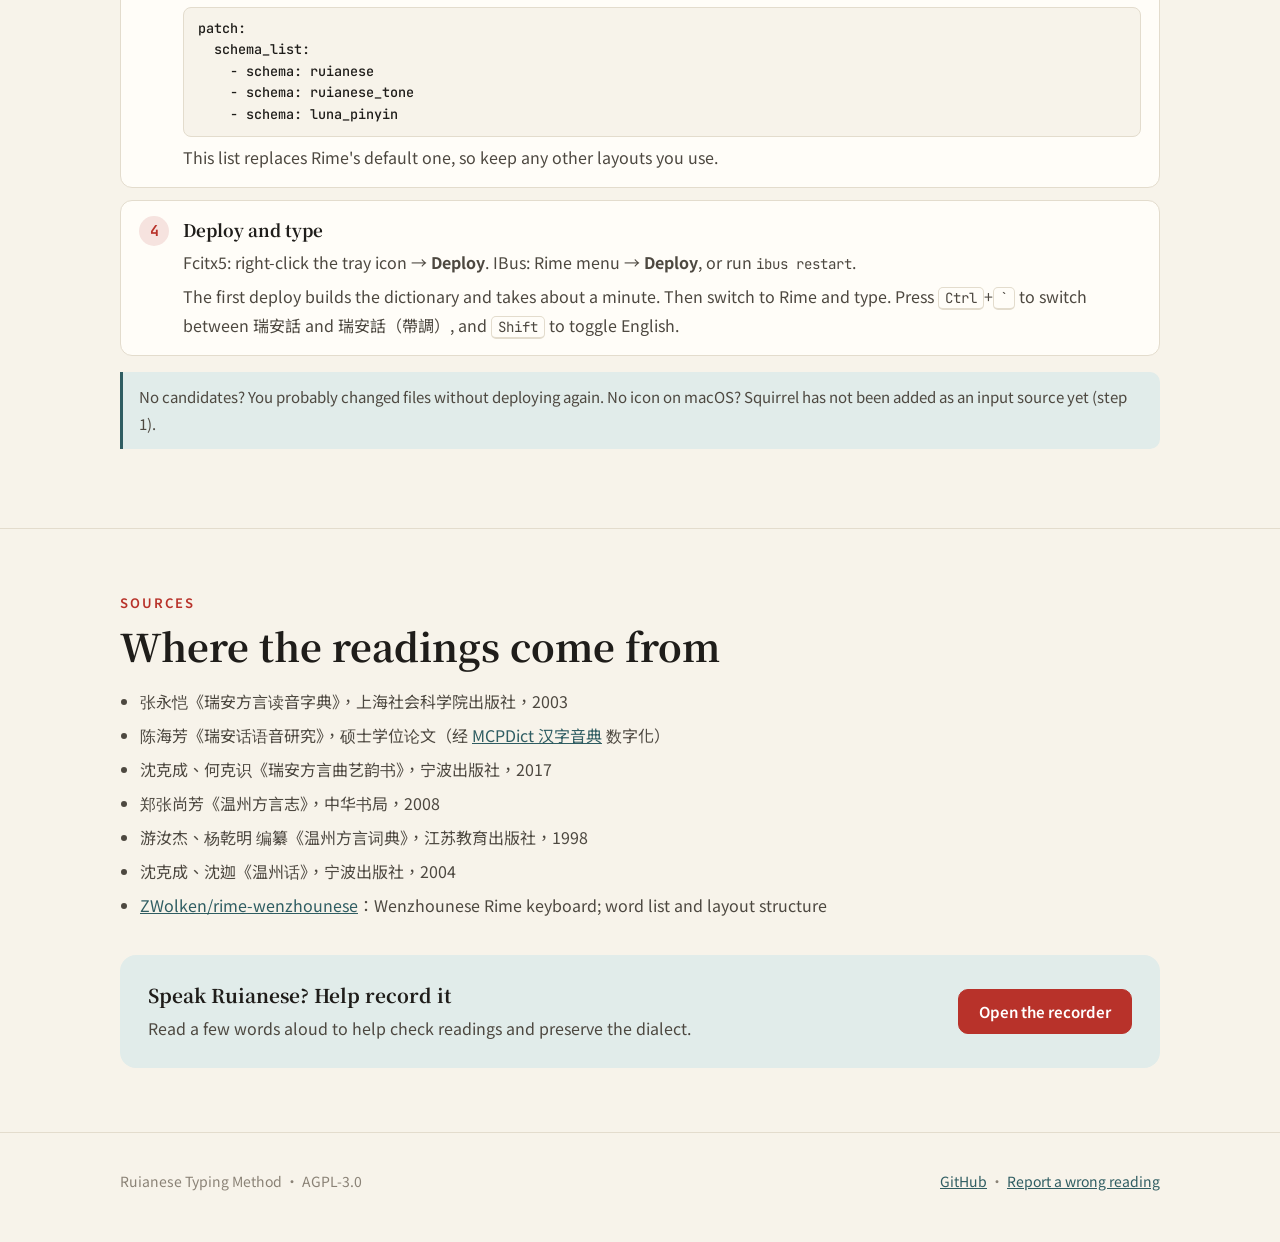
==== commit 8efbfd80: "Use syu4 for 說 in the site's tone chart" ====
--- a/site/index.html
+++ b/site/index.html
@@ -308,7 +308,7 @@
   ["ai","ai"],["ei","ei"],["au","au"],["ou","əʉ"],["ia","ia"],["iae","iæ"],["io","iɔ"],["iau","iau"],["iou","iəʉ"],["ie","ie"],
   ["uai","uai"],["uo","uo"],["uoe","uɔ"],["yoe","yɔ"],
   ["ang","aŋ"],["eng","eŋ"],["ong","oŋ"],["iang","iaŋ"],["iong","ioŋ"],["ng","ŋ̍"]];
-const TONES = [[1,"陰平","yin level","33","看","ke1"],[2,"陰上","yin rising","453","好","he2"],[3,"陰去","yin departing","51","去","qyu3"],[4,"陰入","yin entering","323","說","syue4"],
+const TONES = [[1,"陰平","yin level","33","看","ke1"],[2,"陰上","yin rising","453","好","he2"],[3,"陰去","yin departing","51","去","qyu3"],[4,"陰入","yin entering","323","說","syu4"],
   [5,"陽平","yang level","31","人","ssang5"],[6,"陽上","yang rising","14","我","ng6"],[7,"陽去","yang departing","22","話","va7"],[8,"陽入","yang entering","212","日","ssa8"]];
 const esc = s => s.replace(/[&<>]/g, c => ({"&":"&amp;","<":"&lt;",">":"&gt;"}[c]));
 document.getElementById("initials").innerHTML = INITIALS.map(([c,ipa,zh,en]) =>
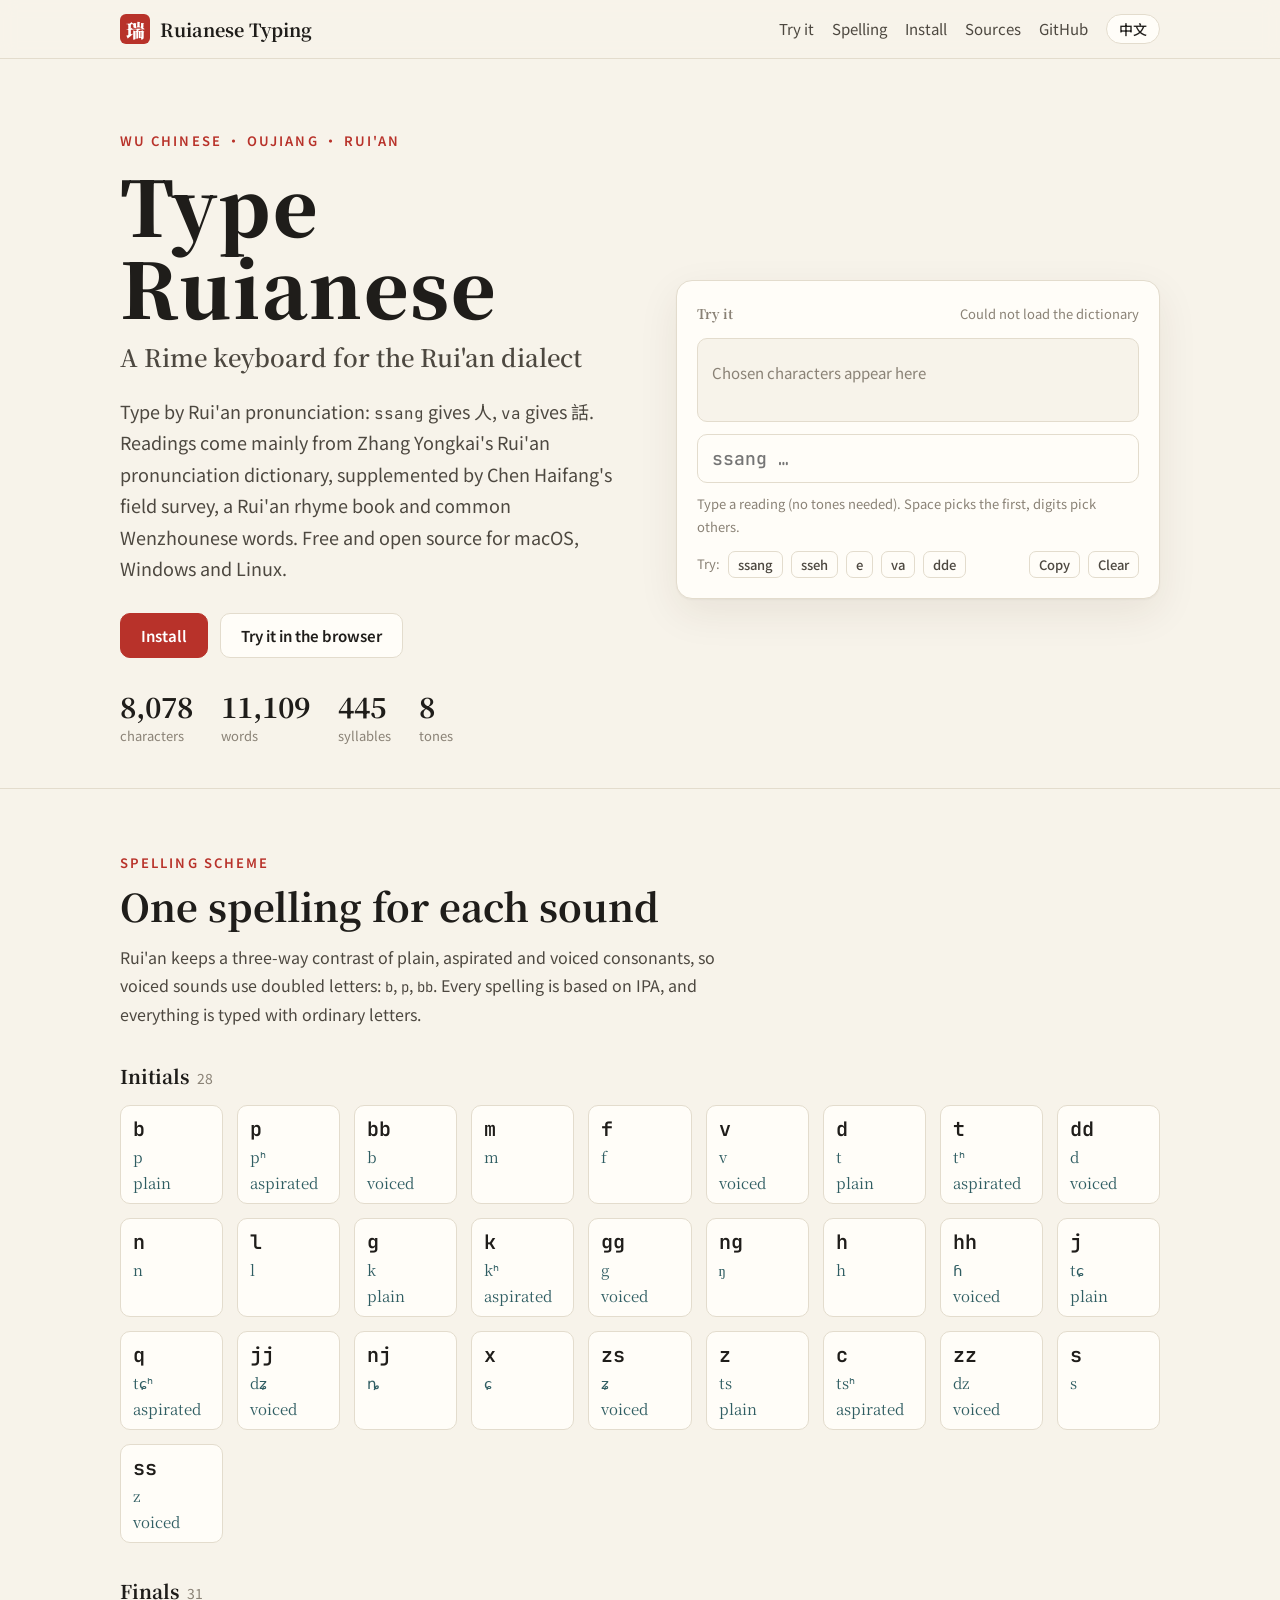
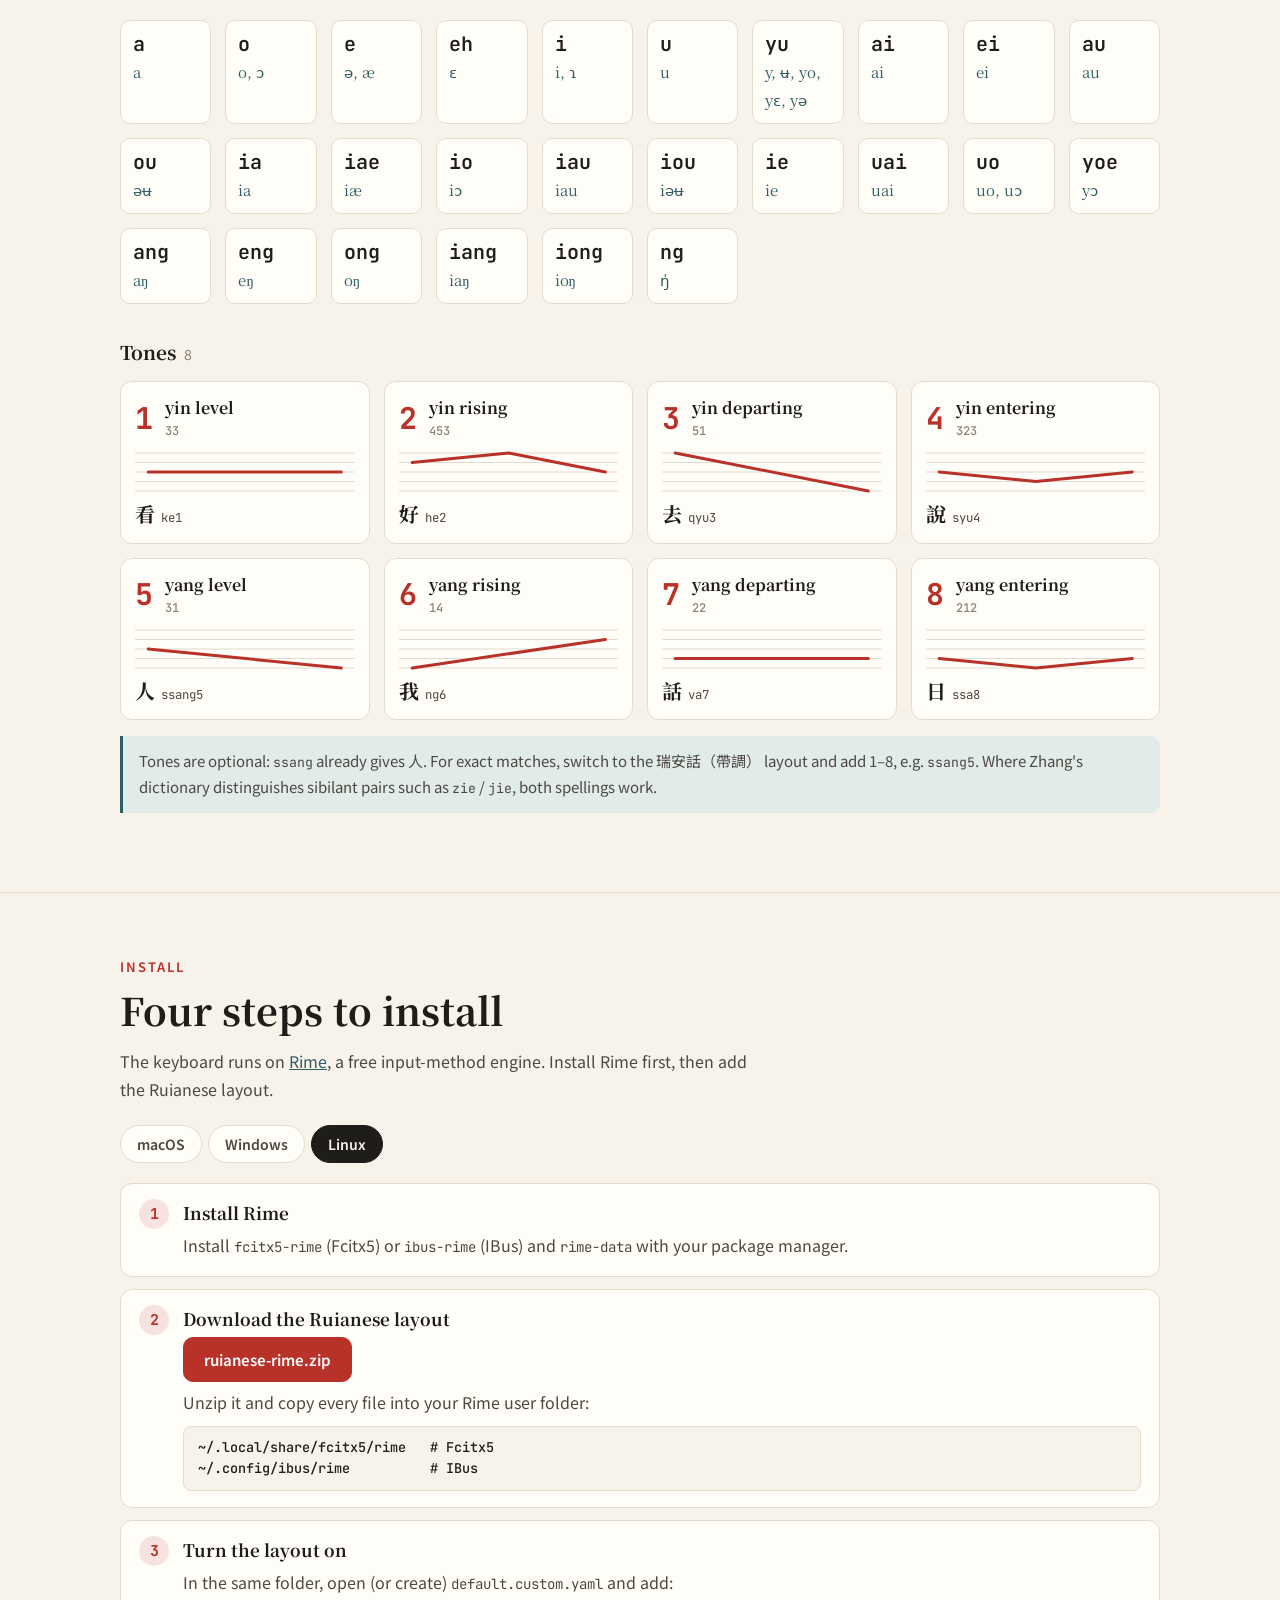
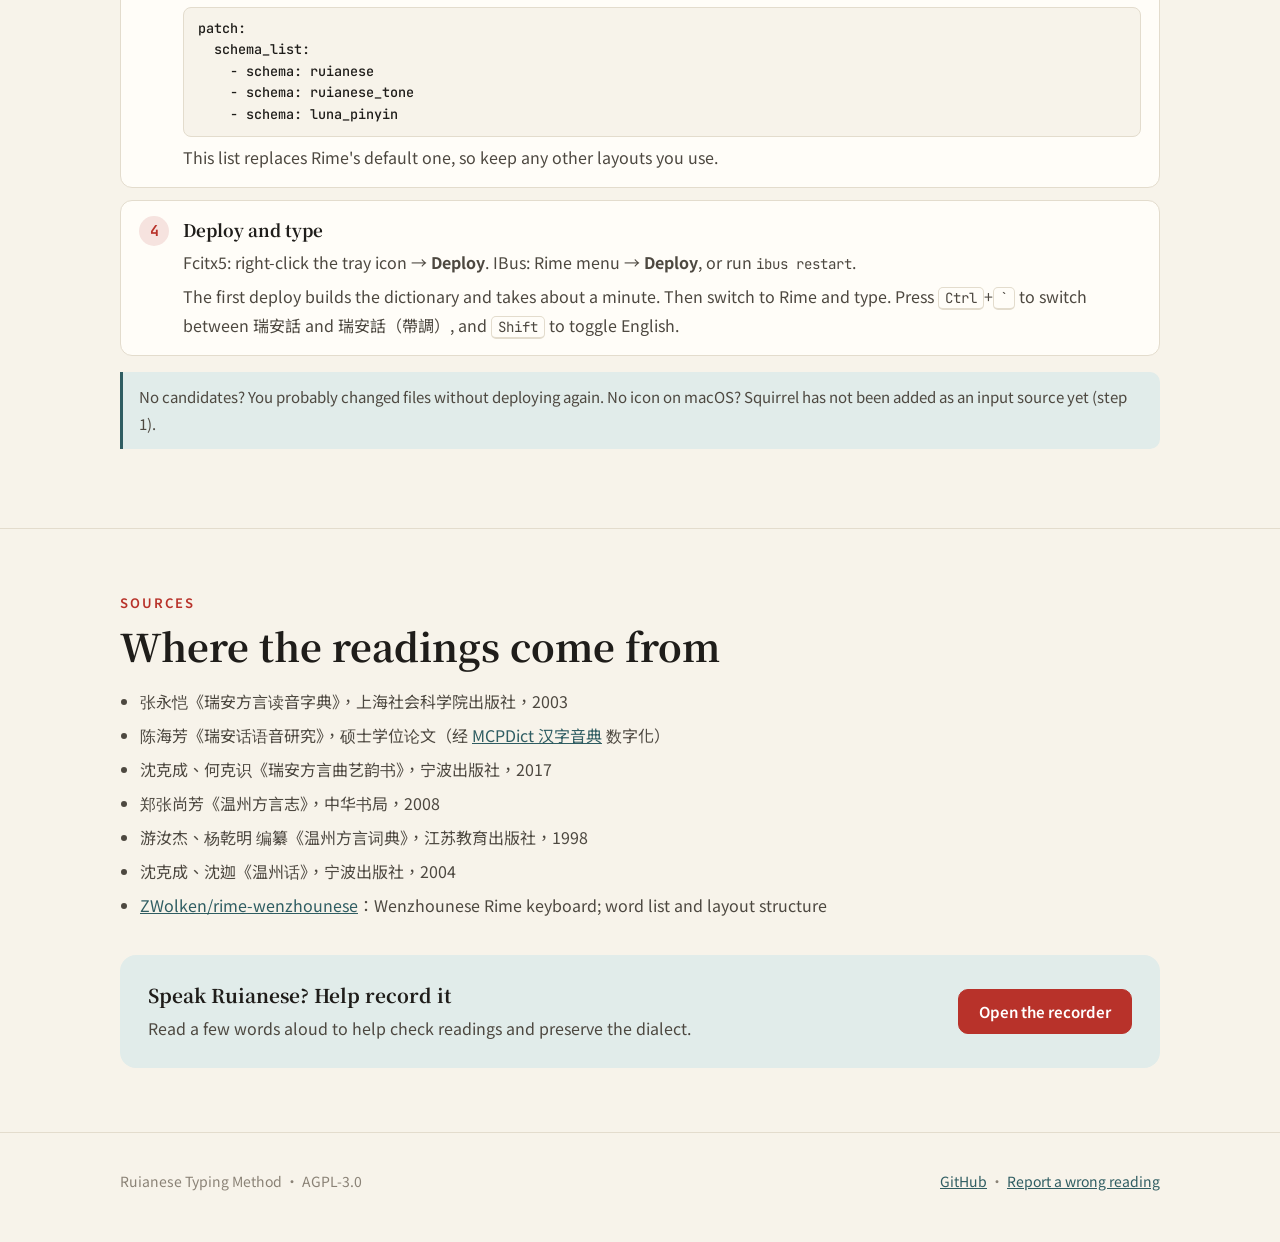
==== commit fec6fe17: "Respell uoe as uo; read 跳 tuo3 and add 要 i3 料, 條 and 跳 all drop the e, so uoe becomes uo (514 syllab" ====
--- a/site/index.html
+++ b/site/index.html
@@ -306,7 +306,7 @@
   ["z","ts","不送氣","plain"],["c","tsʰ","送氣","aspirated"],["zz","dz","濁","voiced"],["s","s","",""],["ss","z","濁","voiced"]];
 const FINALS = [["a","a"],["o","o, ɔ"],["e","ə, æ"],["eh","ɛ"],["i","i, ɿ"],["u","u"],["yu","y, ʉ, yo, yɛ, yə"],
   ["ai","ai"],["ei","ei"],["au","au"],["ou","əʉ"],["ia","ia"],["iae","iæ"],["io","iɔ"],["iau","iau"],["iou","iəʉ"],["ie","ie"],
-  ["uai","uai"],["uo","uo"],["uoe","uɔ"],["yoe","yɔ"],
+  ["uai","uai"],["uo","uo, uɔ"],["yoe","yɔ"],
   ["ang","aŋ"],["eng","eŋ"],["ong","oŋ"],["iang","iaŋ"],["iong","ioŋ"],["ng","ŋ̍"]];
 const TONES = [[1,"陰平","yin level","33","看","ke1"],[2,"陰上","yin rising","453","好","he2"],[3,"陰去","yin departing","51","去","qyu3"],[4,"陰入","yin entering","323","說","syu4"],
   [5,"陽平","yang level","31","人","ssang5"],[6,"陽上","yang rising","14","我","ng6"],[7,"陽去","yang departing","22","話","va7"],[8,"陽入","yang entering","212","日","ssa8"]];
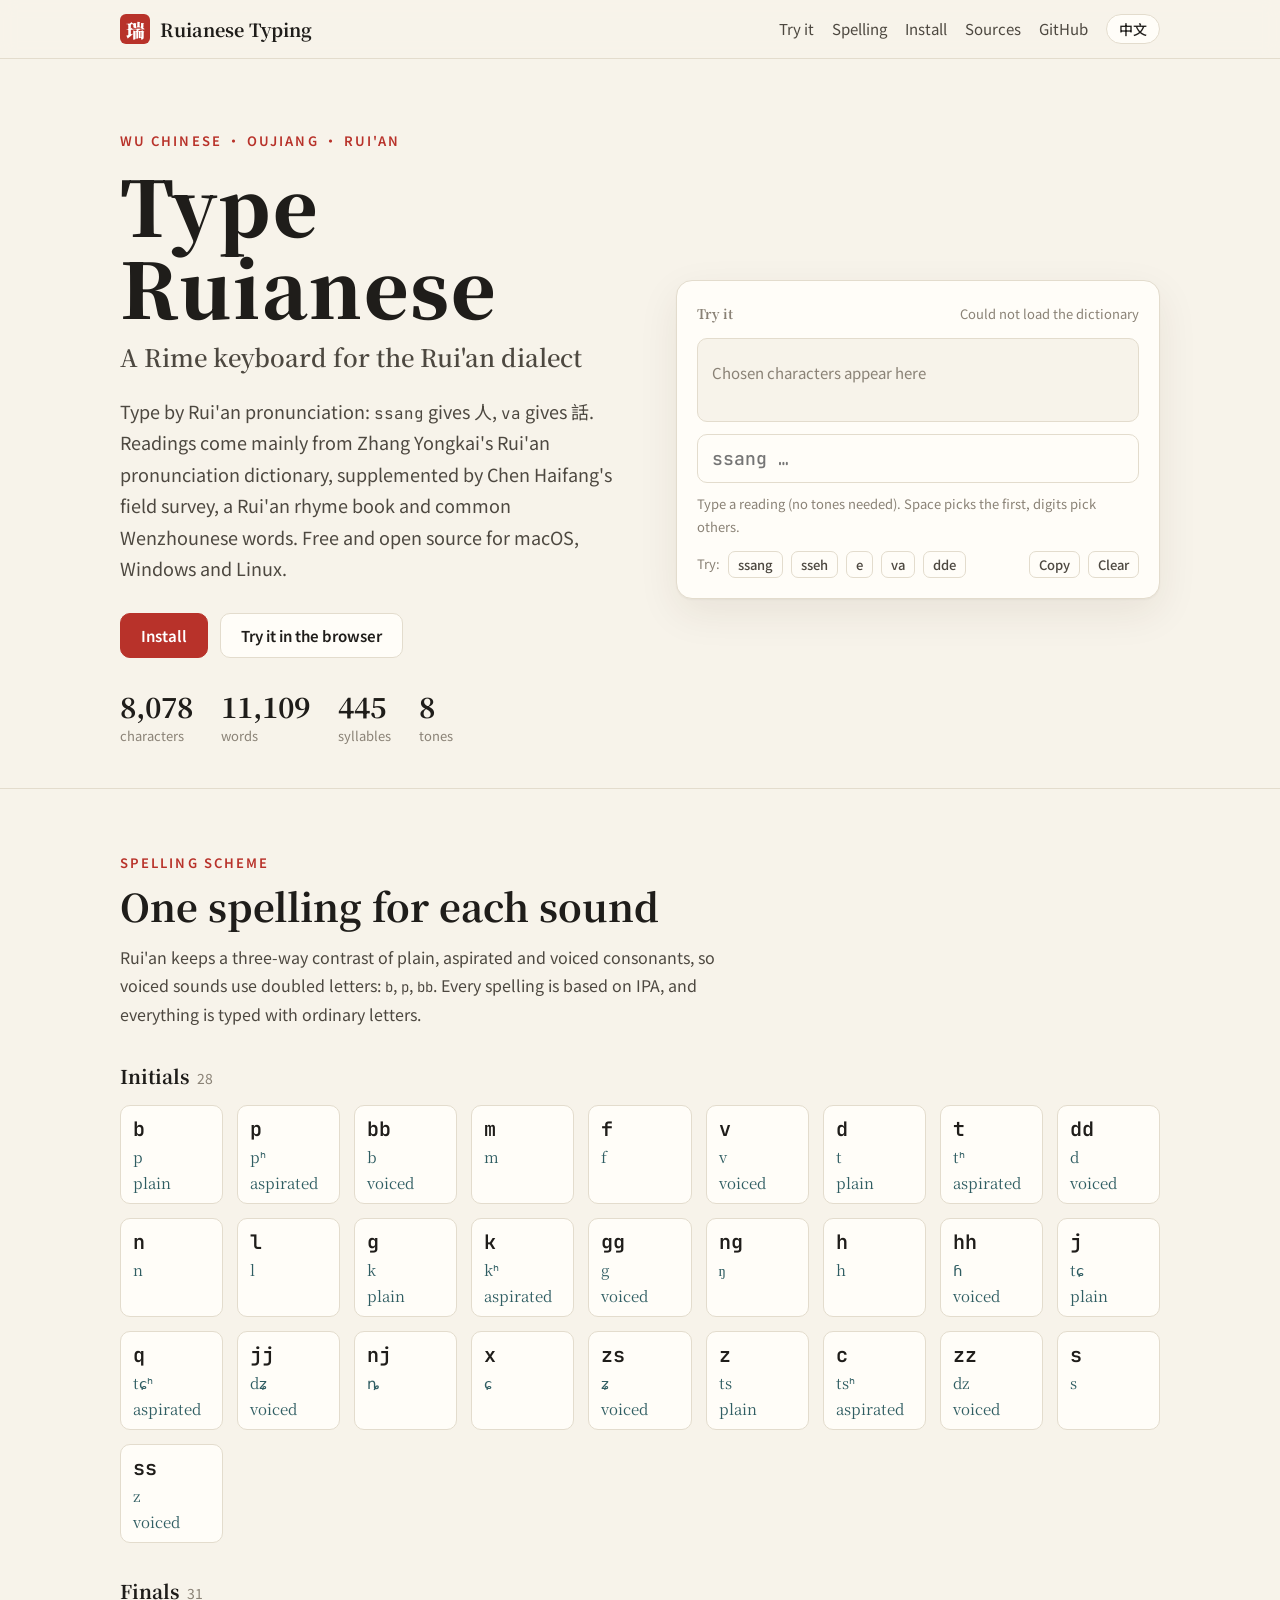
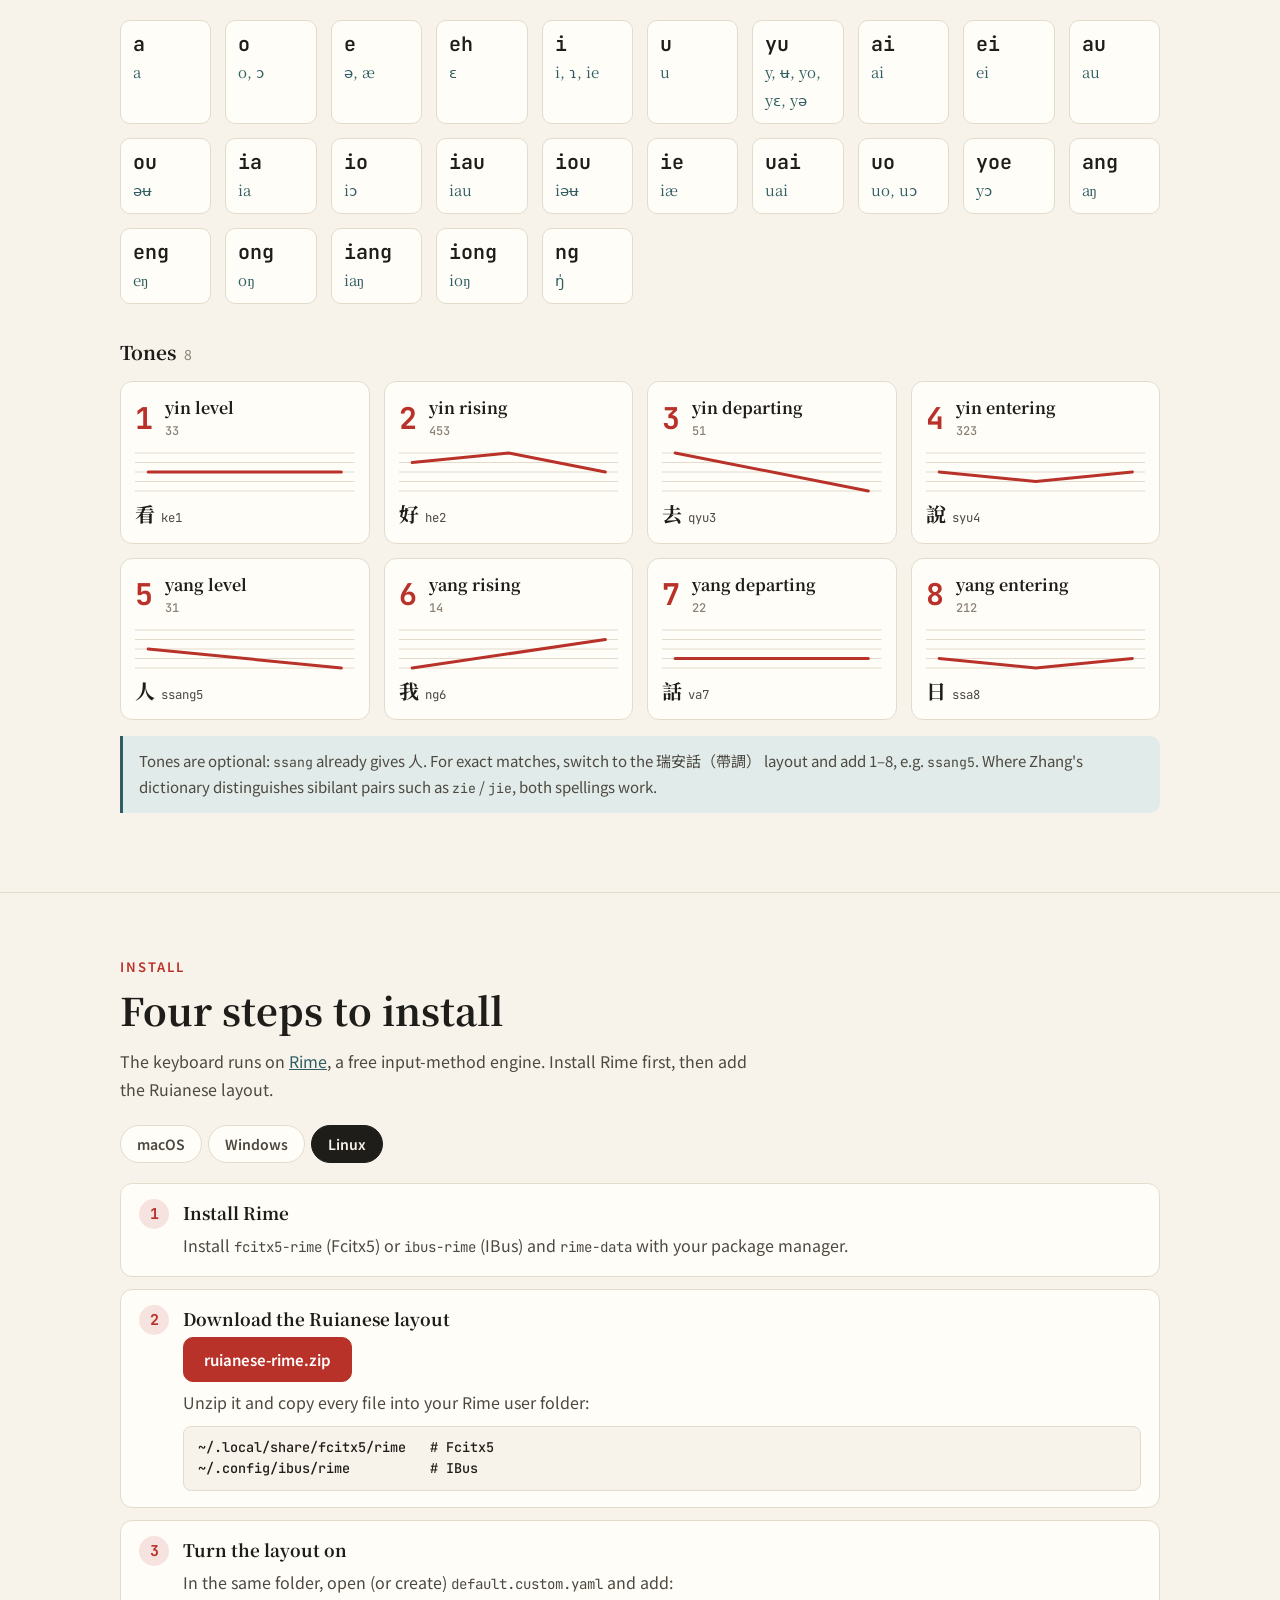
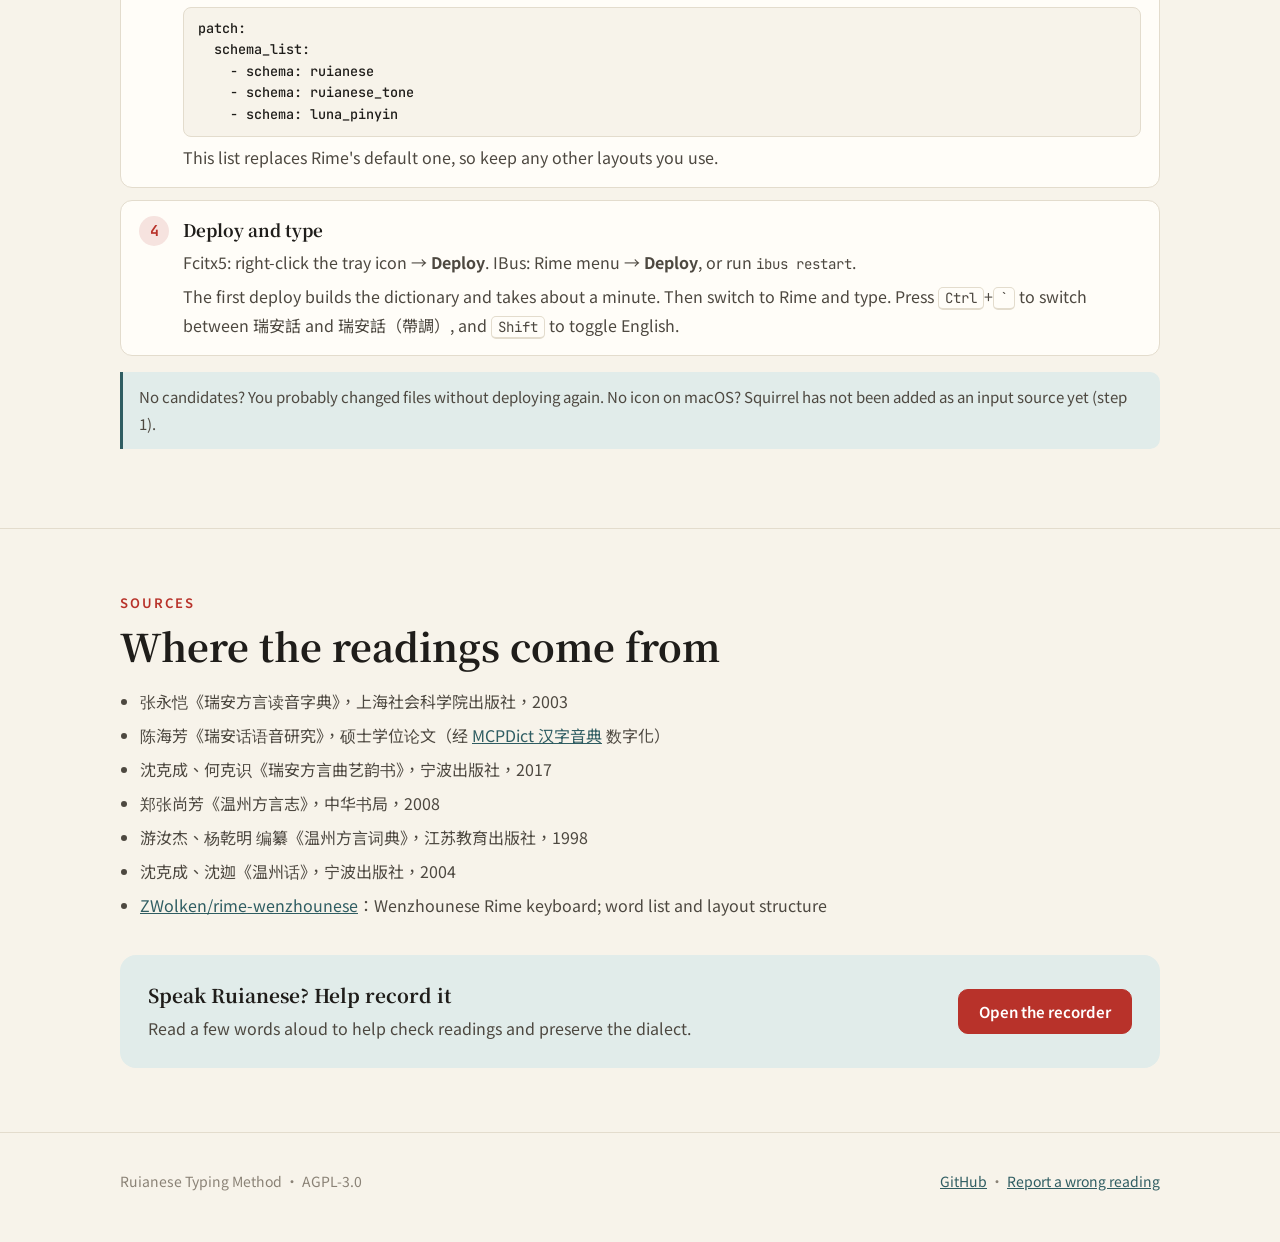
==== commit 55f8867b: "Respell ie as i, iae as ie, and write palatal initials j/q/jj/x From the sixth spot check (4,467 syl" ====
--- a/site/index.html
+++ b/site/index.html
@@ -304,8 +304,8 @@
   ["g","k","不送氣","plain"],["k","kʰ","送氣","aspirated"],["gg","g","濁","voiced"],["ng","ŋ","",""],["h","h","",""],["hh","ɦ","濁","voiced"],
   ["j","tɕ","不送氣","plain"],["q","tɕʰ","送氣","aspirated"],["jj","dʑ","濁","voiced"],["nj","ȵ","",""],["x","ɕ","",""],["zs","ʑ","濁","voiced"],
   ["z","ts","不送氣","plain"],["c","tsʰ","送氣","aspirated"],["zz","dz","濁","voiced"],["s","s","",""],["ss","z","濁","voiced"]];
-const FINALS = [["a","a"],["o","o, ɔ"],["e","ə, æ"],["eh","ɛ"],["i","i, ɿ"],["u","u"],["yu","y, ʉ, yo, yɛ, yə"],
-  ["ai","ai"],["ei","ei"],["au","au"],["ou","əʉ"],["ia","ia"],["iae","iæ"],["io","iɔ"],["iau","iau"],["iou","iəʉ"],["ie","ie"],
+const FINALS = [["a","a"],["o","o, ɔ"],["e","ə, æ"],["eh","ɛ"],["i","i, ɿ, ie"],["u","u"],["yu","y, ʉ, yo, yɛ, yə"],
+  ["ai","ai"],["ei","ei"],["au","au"],["ou","əʉ"],["ia","ia"],["io","iɔ"],["iau","iau"],["iou","iəʉ"],["ie","iæ"],
   ["uai","uai"],["uo","uo, uɔ"],["yoe","yɔ"],
   ["ang","aŋ"],["eng","eŋ"],["ong","oŋ"],["iang","iaŋ"],["iong","ioŋ"],["ng","ŋ̍"]];
 const TONES = [[1,"陰平","yin level","33","看","ke1"],[2,"陰上","yin rising","453","好","he2"],[3,"陰去","yin departing","51","去","qyu3"],[4,"陰入","yin entering","323","說","syu4"],
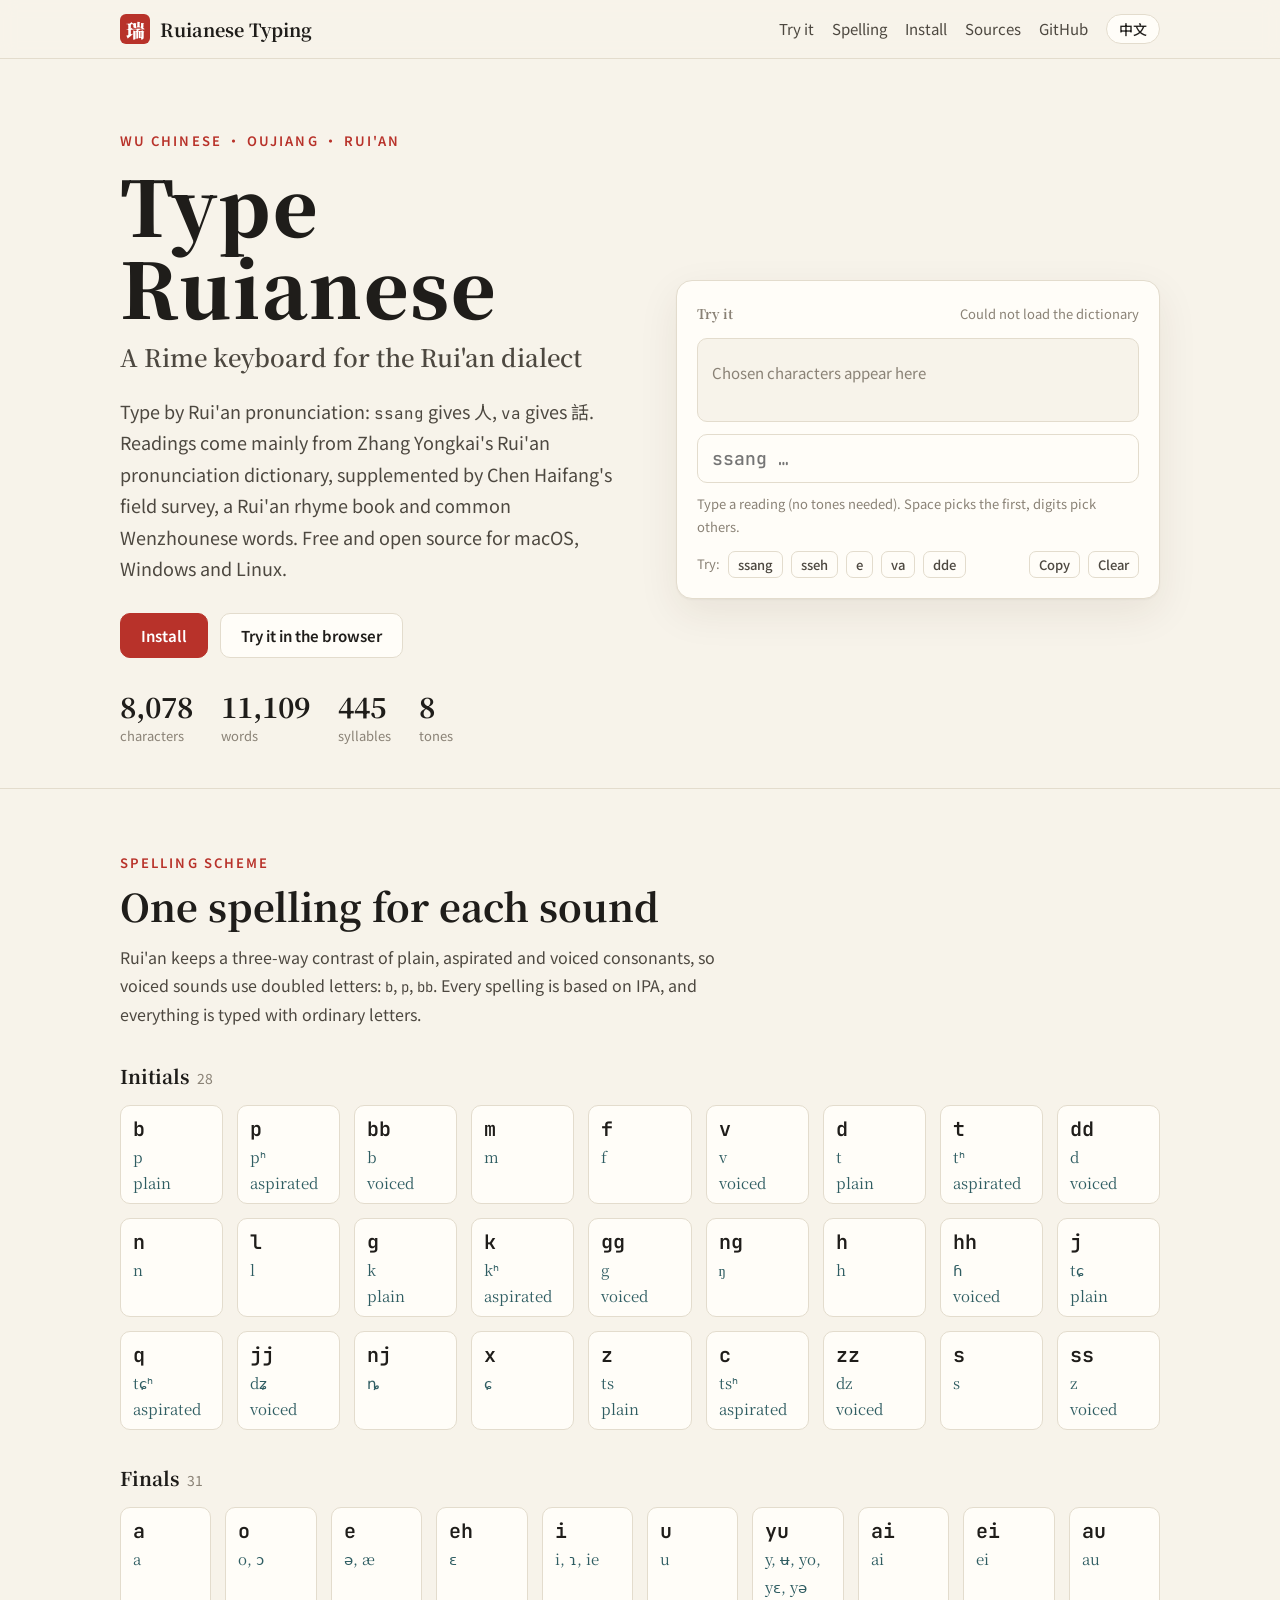
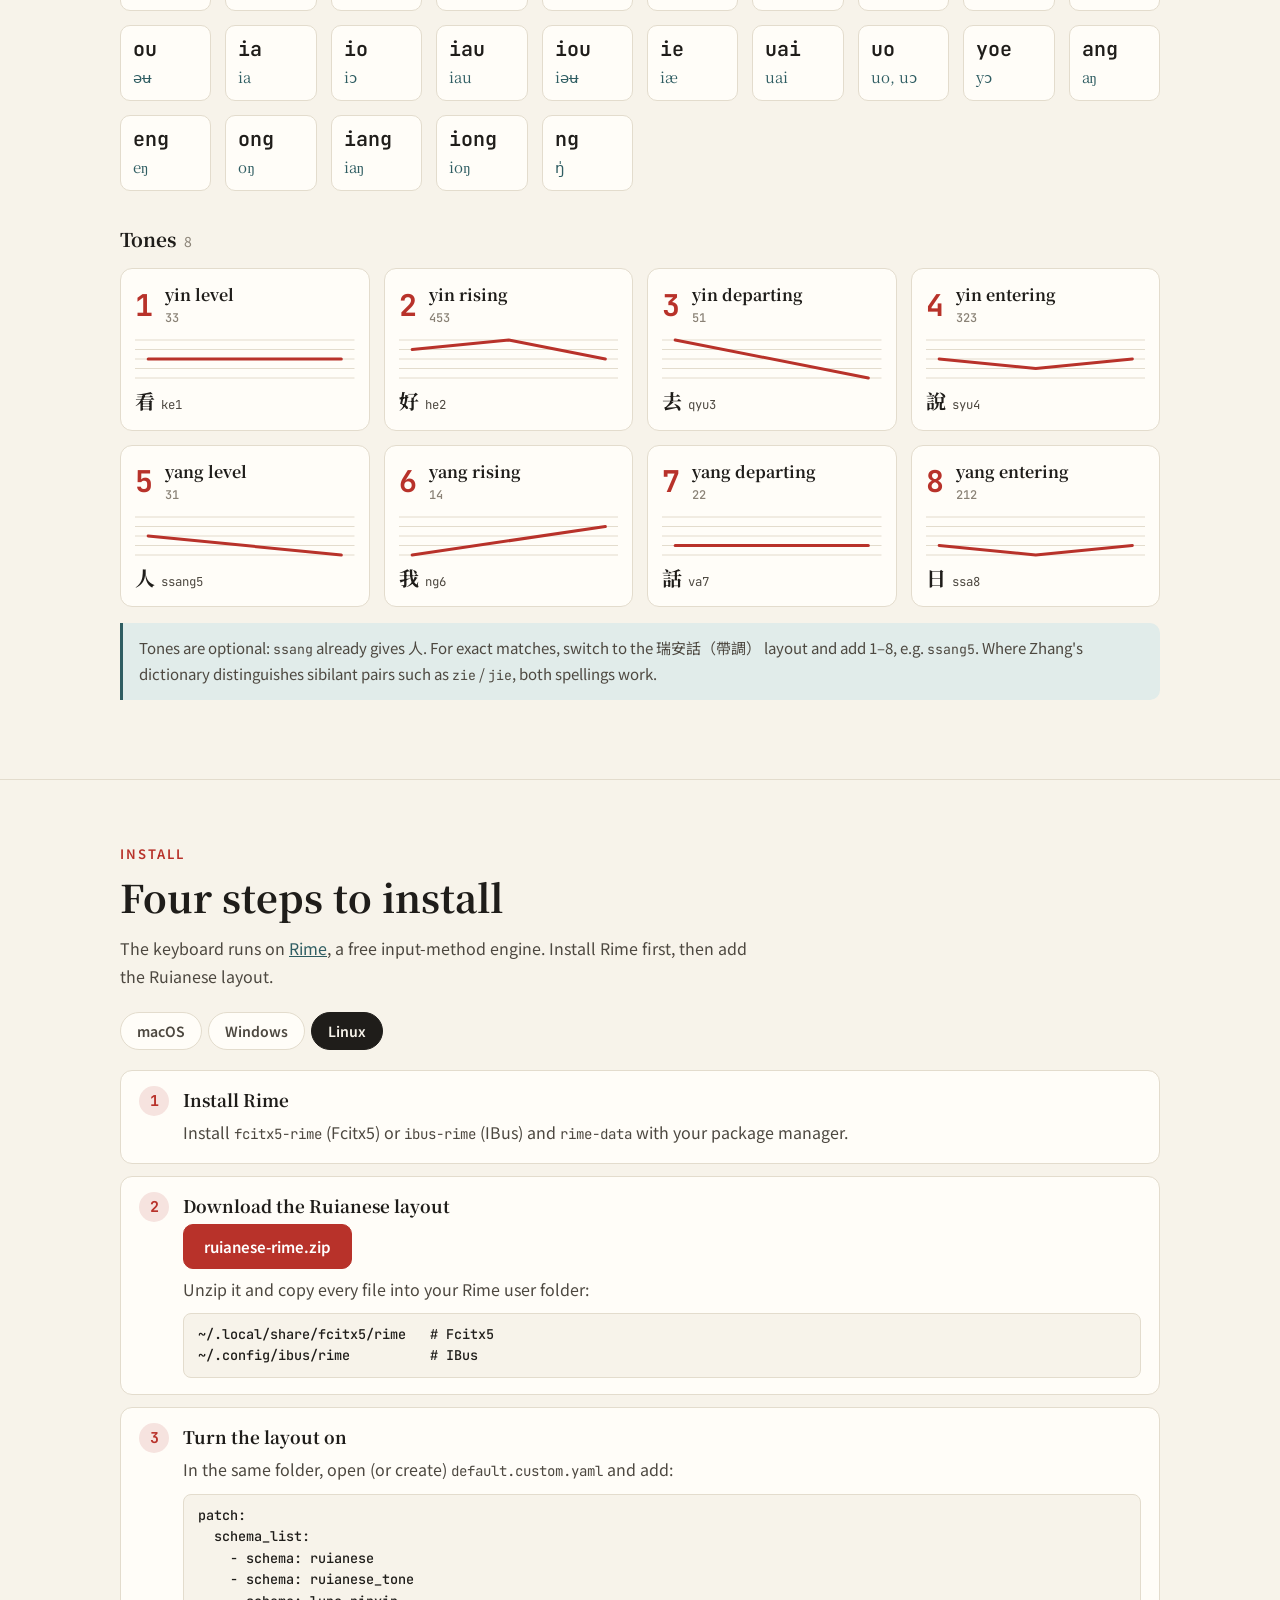
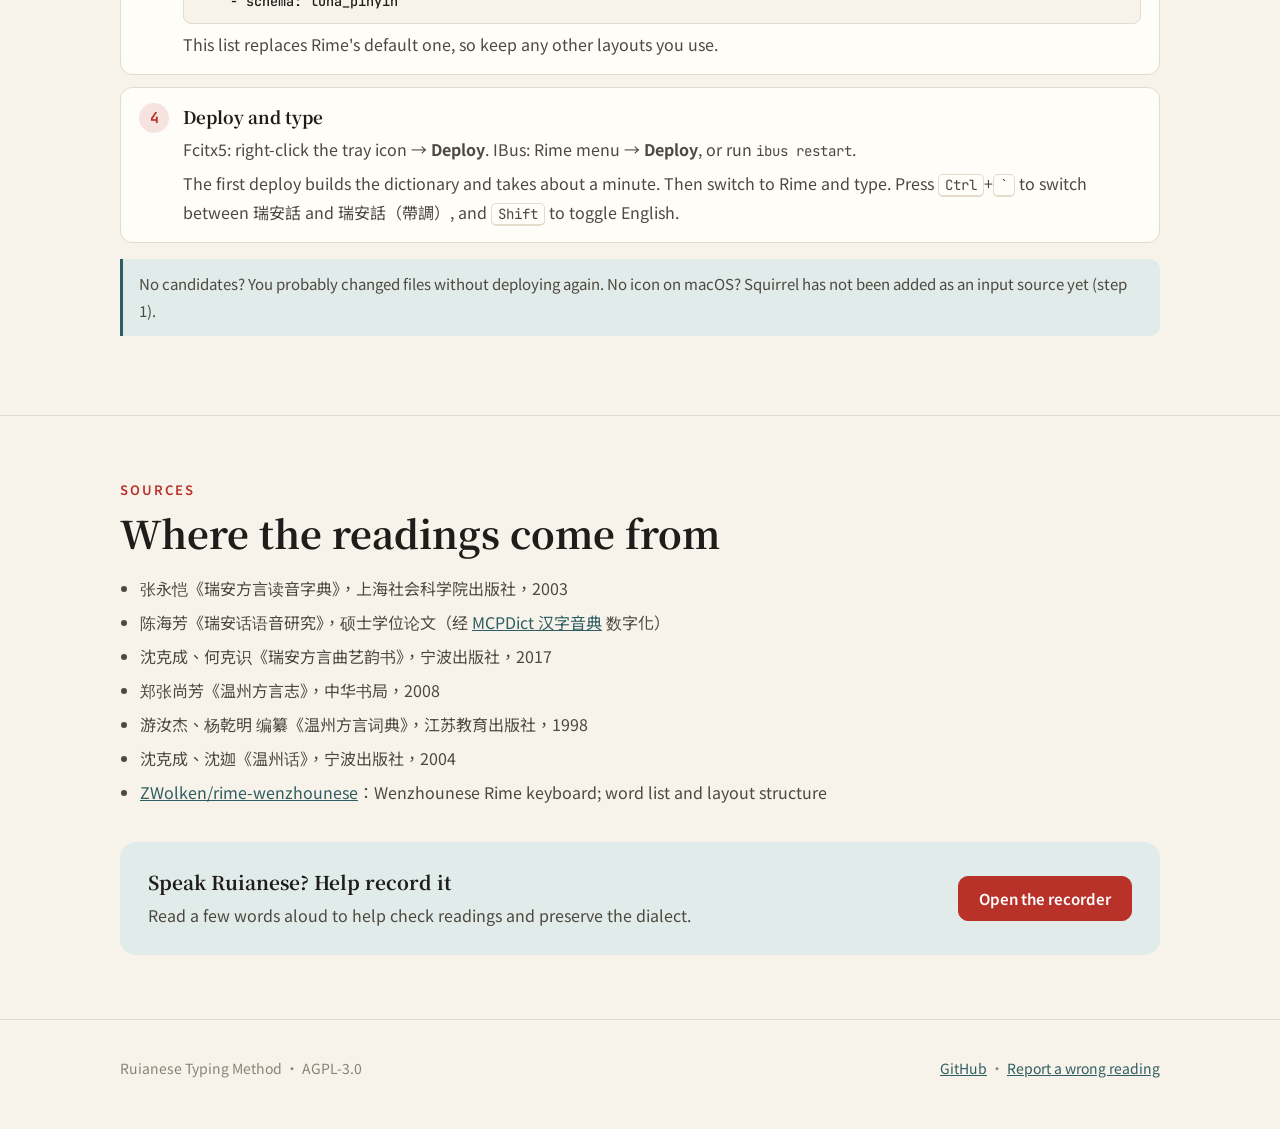
==== commit f62716fc: "Respell zs as y and ioe as io; read 綠 lu8, 肉 njiou8" ====
--- a/site/index.html
+++ b/site/index.html
@@ -302,7 +302,7 @@
   ["b","p","不送氣","plain"],["p","pʰ","送氣","aspirated"],["bb","b","濁","voiced"],["m","m","",""],["f","f","",""],["v","v","濁","voiced"],
   ["d","t","不送氣","plain"],["t","tʰ","送氣","aspirated"],["dd","d","濁","voiced"],["n","n","",""],["l","l","",""],
   ["g","k","不送氣","plain"],["k","kʰ","送氣","aspirated"],["gg","g","濁","voiced"],["ng","ŋ","",""],["h","h","",""],["hh","ɦ","濁","voiced"],
-  ["j","tɕ","不送氣","plain"],["q","tɕʰ","送氣","aspirated"],["jj","dʑ","濁","voiced"],["nj","ȵ","",""],["x","ɕ","",""],["zs","ʑ","濁","voiced"],
+  ["j","tɕ","不送氣","plain"],["q","tɕʰ","送氣","aspirated"],["jj","dʑ","濁","voiced"],["nj","ȵ","",""],["x","ɕ","",""],
   ["z","ts","不送氣","plain"],["c","tsʰ","送氣","aspirated"],["zz","dz","濁","voiced"],["s","s","",""],["ss","z","濁","voiced"]];
 const FINALS = [["a","a"],["o","o, ɔ"],["e","ə, æ"],["eh","ɛ"],["i","i, ɿ, ie"],["u","u"],["yu","y, ʉ, yo, yɛ, yə"],
   ["ai","ai"],["ei","ei"],["au","au"],["ou","əʉ"],["ia","ia"],["io","iɔ"],["iau","iau"],["iou","iəʉ"],["ie","iæ"],
@@ -335,9 +335,9 @@
 // ---- try-it keyboard (mirrors the speller rules in rime/ruianese.schema.yaml) ----
 const DERIVE = [
   [/^zz(i[a-z]+|y[a-z]*)$/, "jj$1"], [/^z(i[a-z]+|y[a-z]*)$/, "j$1"], [/^c(i[a-z]+|y[a-z]*)$/, "q$1"],
-  [/^ss(i[a-z]+|y[a-z]*)$/, "zs$1"], [/^s(i[a-z]+|y[a-z]*)$/, "x$1"],
-  [/^(b|p|bb|m|f|v|d|t|dd|n|l|g|k|gg|ng|h|hh|j|q|jj|nj|x|zs)?ie$/, "$1i"],
-  [/^(b|p|bb|m|f|v|d|t|dd|n|l|g|k|gg|ng|h|hh|j|q|jj|nj|x|zs)?yue$/, "$1yu"]];
+  [/^ssi([a-z]+)$/, "y$1"], [/^ssy([a-z]*)$/, "y$1"], [/^s(i[a-z]+|y[a-z]*)$/, "x$1"],
+  [/^(b|p|bb|m|f|v|d|t|dd|n|l|g|k|gg|ng|h|hh|j|q|jj|nj|x)?ie$/, "$1i"],
+  [/^(b|p|bb|m|f|v|d|t|dd|n|l|g|k|gg|ng|h|hh|j|q|jj|nj|x)?yue$/, "$1yu"]];
 const memo = new Map();
 function spellings(syl) {
   const base = syl.replace(/[1-8]$/, "");
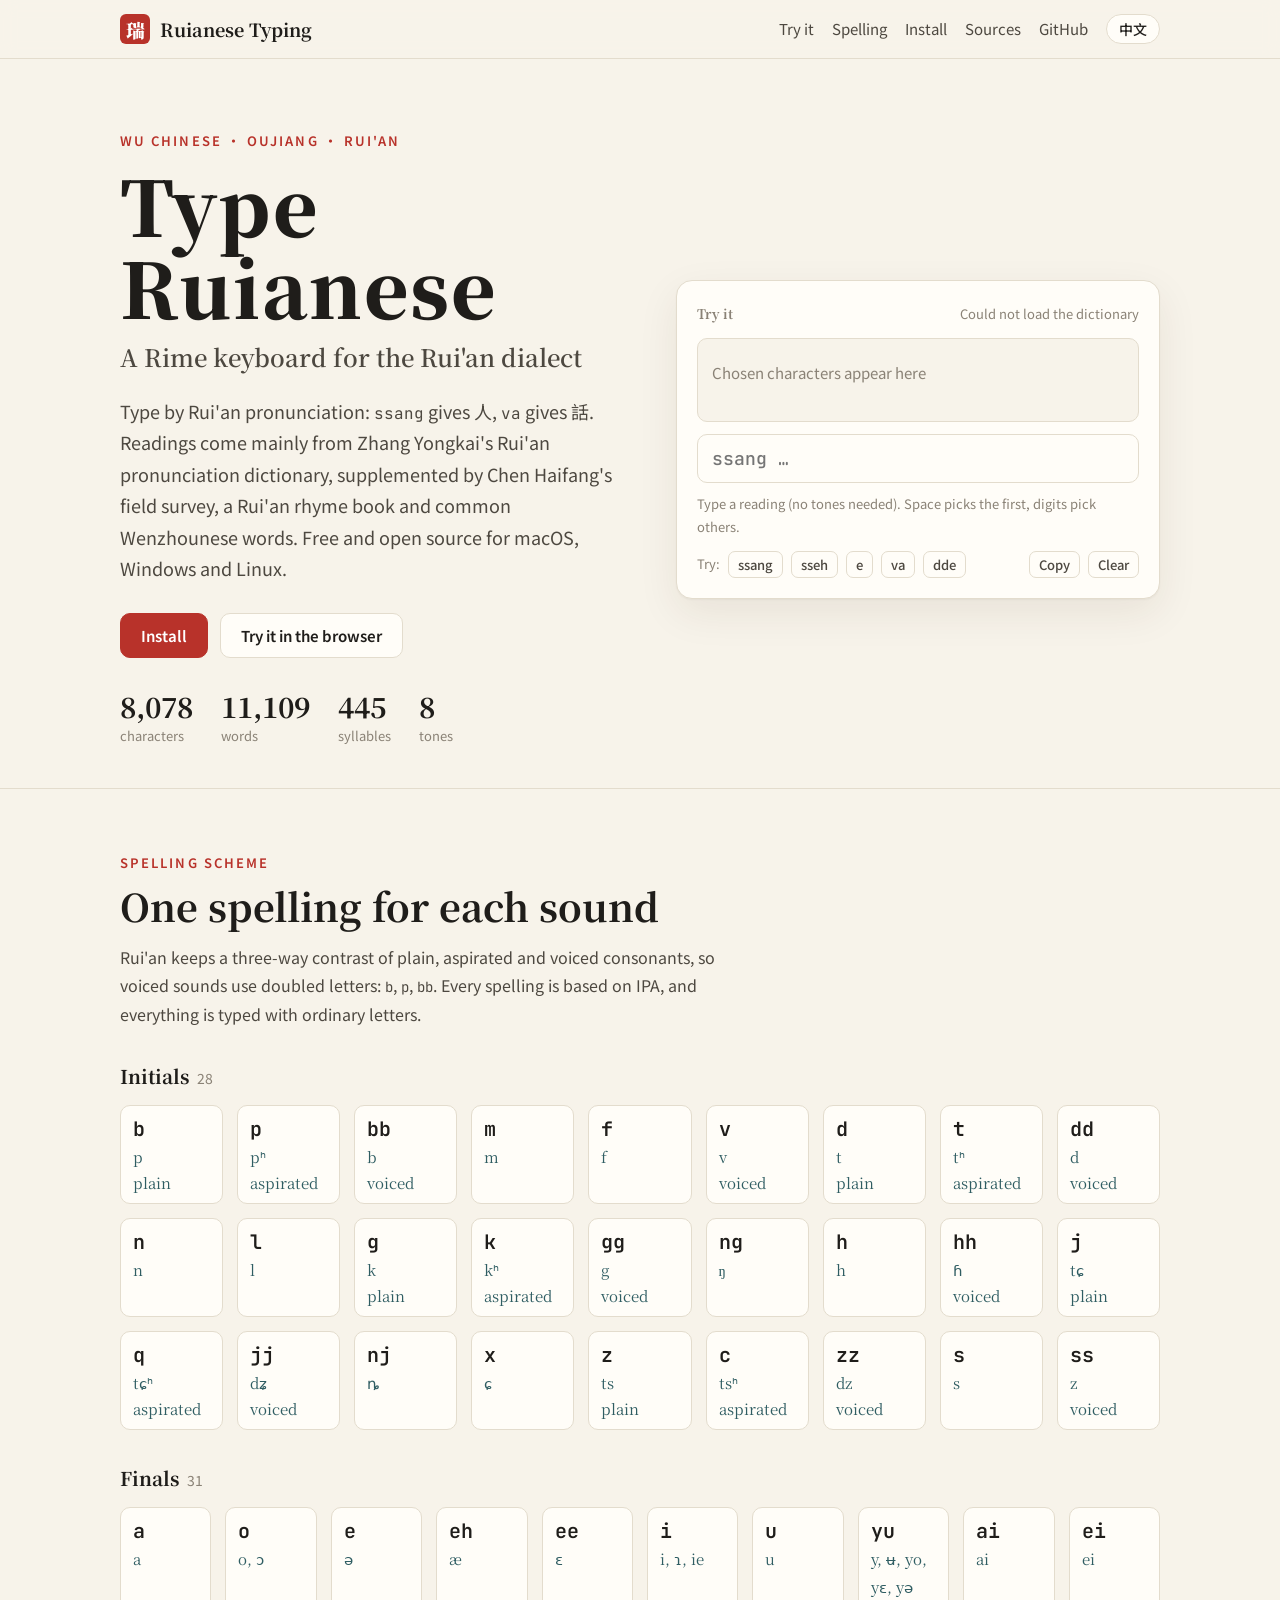
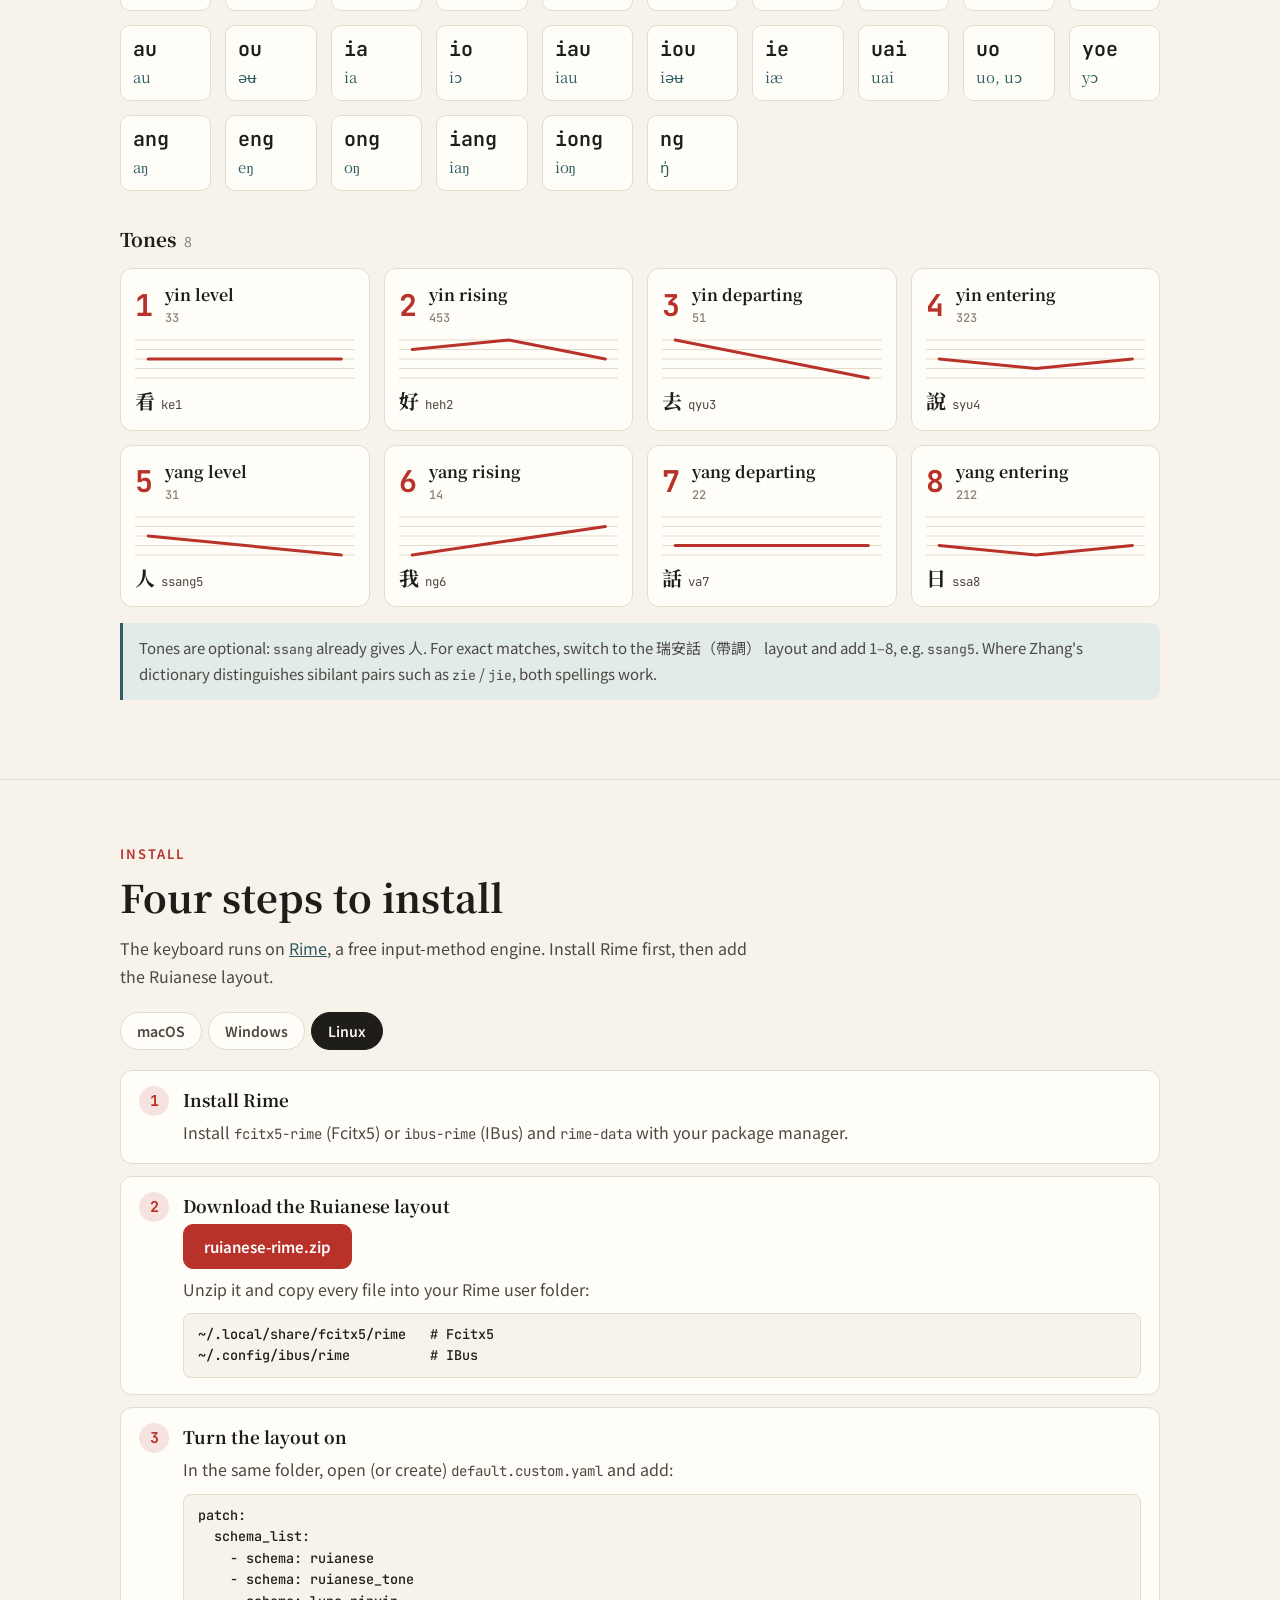
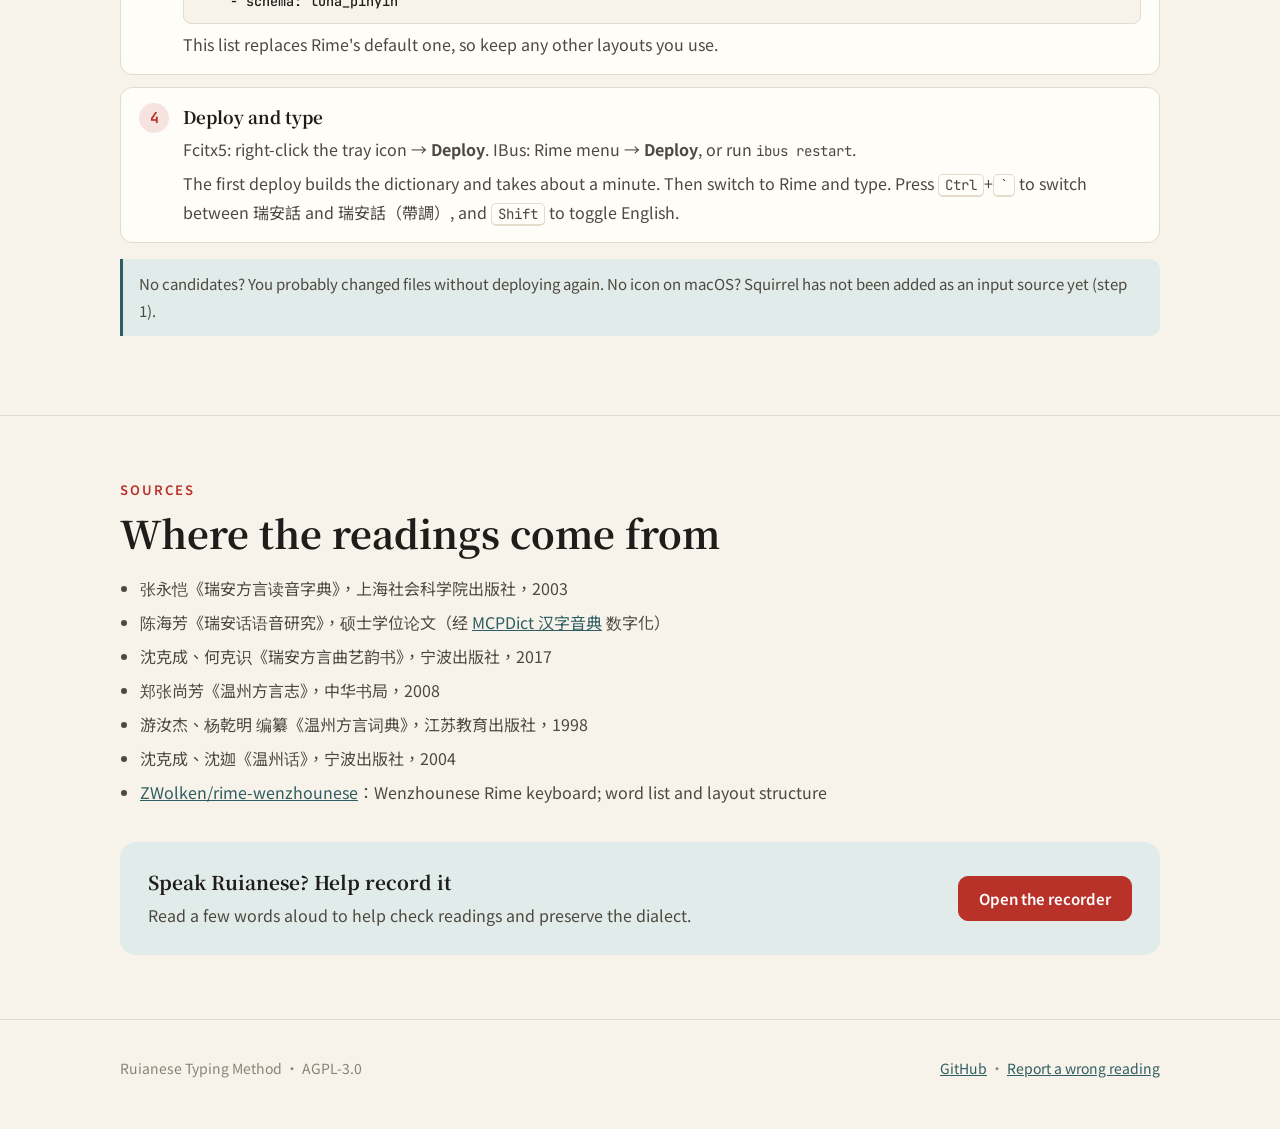
==== commit d0c2ed38: "Split æ back out as eh: 好 heh2, 刀 deh1 (看 ke3 keeps e)" ====
--- a/site/index.html
+++ b/site/index.html
@@ -304,11 +304,11 @@
   ["g","k","不送氣","plain"],["k","kʰ","送氣","aspirated"],["gg","g","濁","voiced"],["ng","ŋ","",""],["h","h","",""],["hh","ɦ","濁","voiced"],
   ["j","tɕ","不送氣","plain"],["q","tɕʰ","送氣","aspirated"],["jj","dʑ","濁","voiced"],["nj","ȵ","",""],["x","ɕ","",""],
   ["z","ts","不送氣","plain"],["c","tsʰ","送氣","aspirated"],["zz","dz","濁","voiced"],["s","s","",""],["ss","z","濁","voiced"]];
-const FINALS = [["a","a"],["o","o, ɔ"],["e","ə, æ"],["eh","ɛ"],["i","i, ɿ, ie"],["u","u"],["yu","y, ʉ, yo, yɛ, yə"],
+const FINALS = [["a","a"],["o","o, ɔ"],["e","ə"],["eh","æ"],["ee","ɛ"],["i","i, ɿ, ie"],["u","u"],["yu","y, ʉ, yo, yɛ, yə"],
   ["ai","ai"],["ei","ei"],["au","au"],["ou","əʉ"],["ia","ia"],["io","iɔ"],["iau","iau"],["iou","iəʉ"],["ie","iæ"],
   ["uai","uai"],["uo","uo, uɔ"],["yoe","yɔ"],
   ["ang","aŋ"],["eng","eŋ"],["ong","oŋ"],["iang","iaŋ"],["iong","ioŋ"],["ng","ŋ̍"]];
-const TONES = [[1,"陰平","yin level","33","看","ke1"],[2,"陰上","yin rising","453","好","he2"],[3,"陰去","yin departing","51","去","qyu3"],[4,"陰入","yin entering","323","說","syu4"],
+const TONES = [[1,"陰平","yin level","33","看","ke1"],[2,"陰上","yin rising","453","好","heh2"],[3,"陰去","yin departing","51","去","qyu3"],[4,"陰入","yin entering","323","說","syu4"],
   [5,"陽平","yang level","31","人","ssang5"],[6,"陽上","yang rising","14","我","ng6"],[7,"陽去","yang departing","22","話","va7"],[8,"陽入","yang entering","212","日","ssa8"]];
 const esc = s => s.replace(/[&<>]/g, c => ({"&":"&amp;","<":"&lt;",">":"&gt;"}[c]));
 document.getElementById("initials").innerHTML = INITIALS.map(([c,ipa,zh,en]) =>
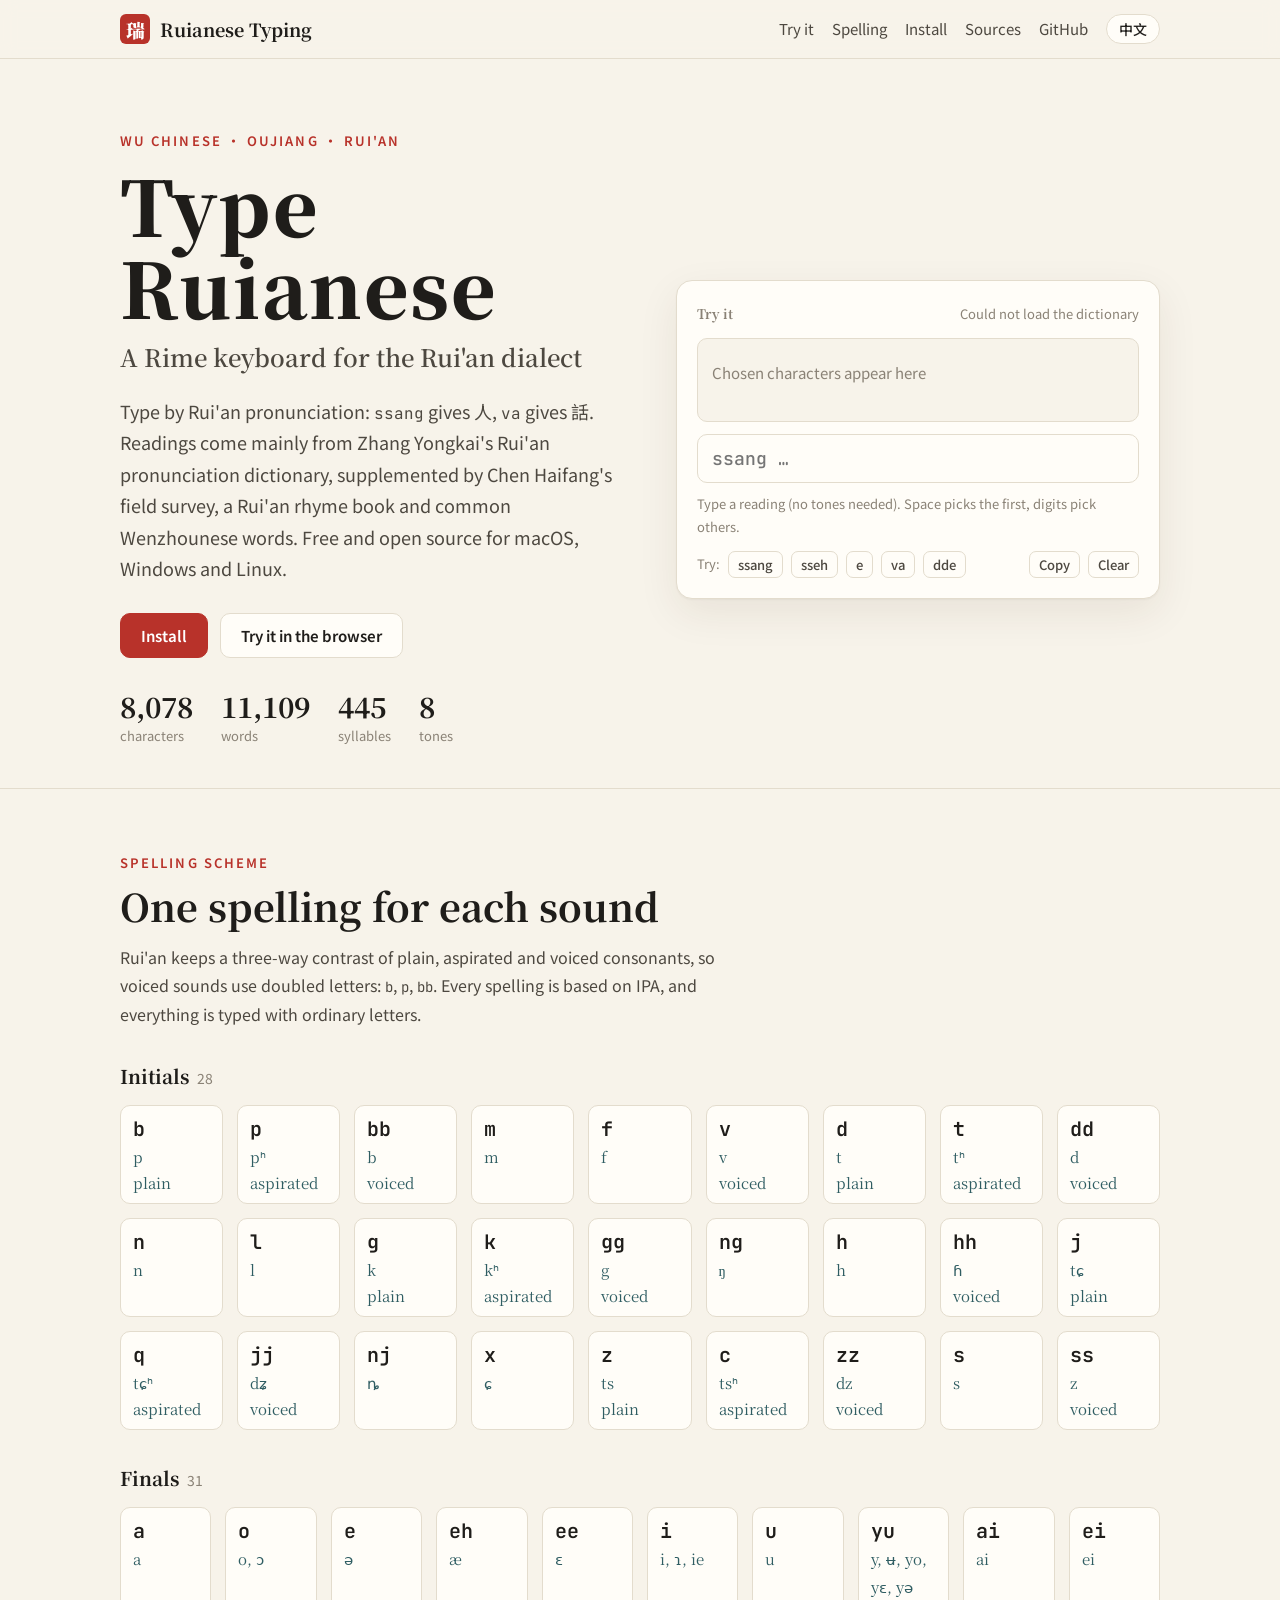
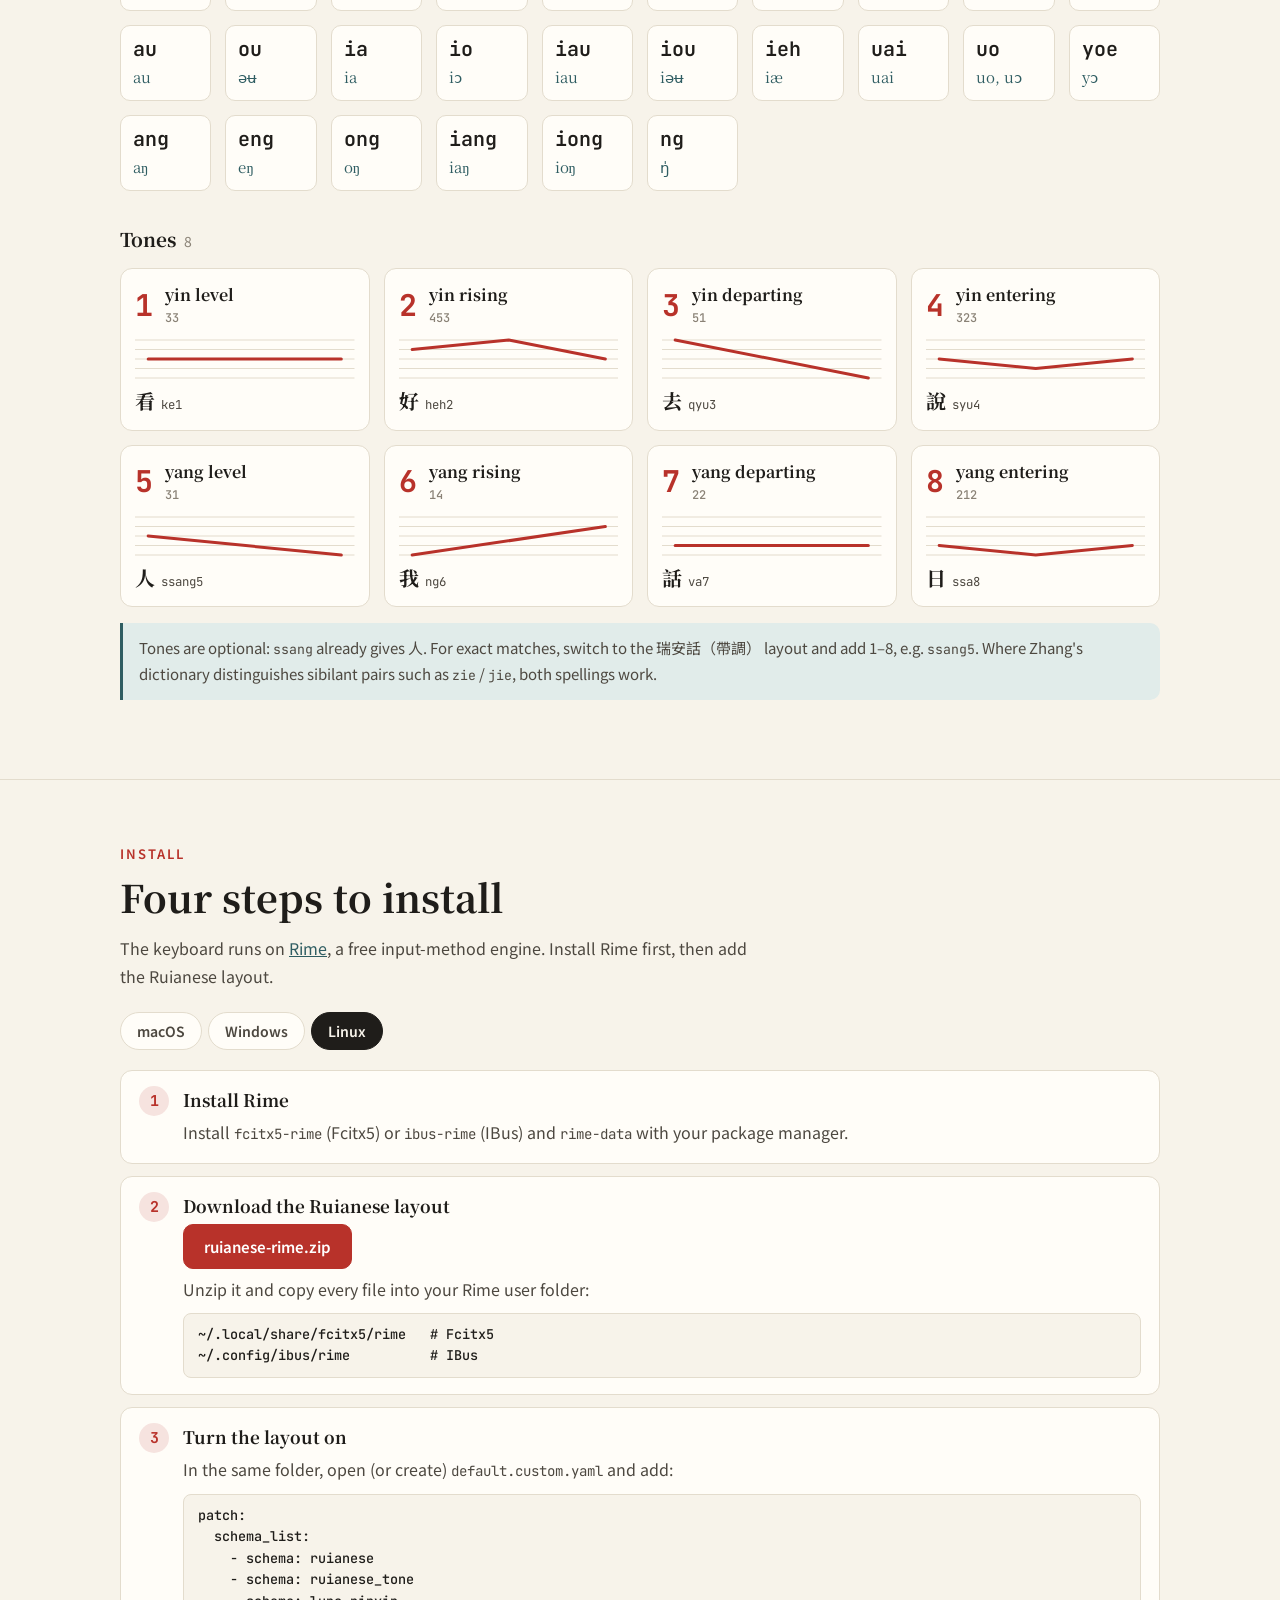
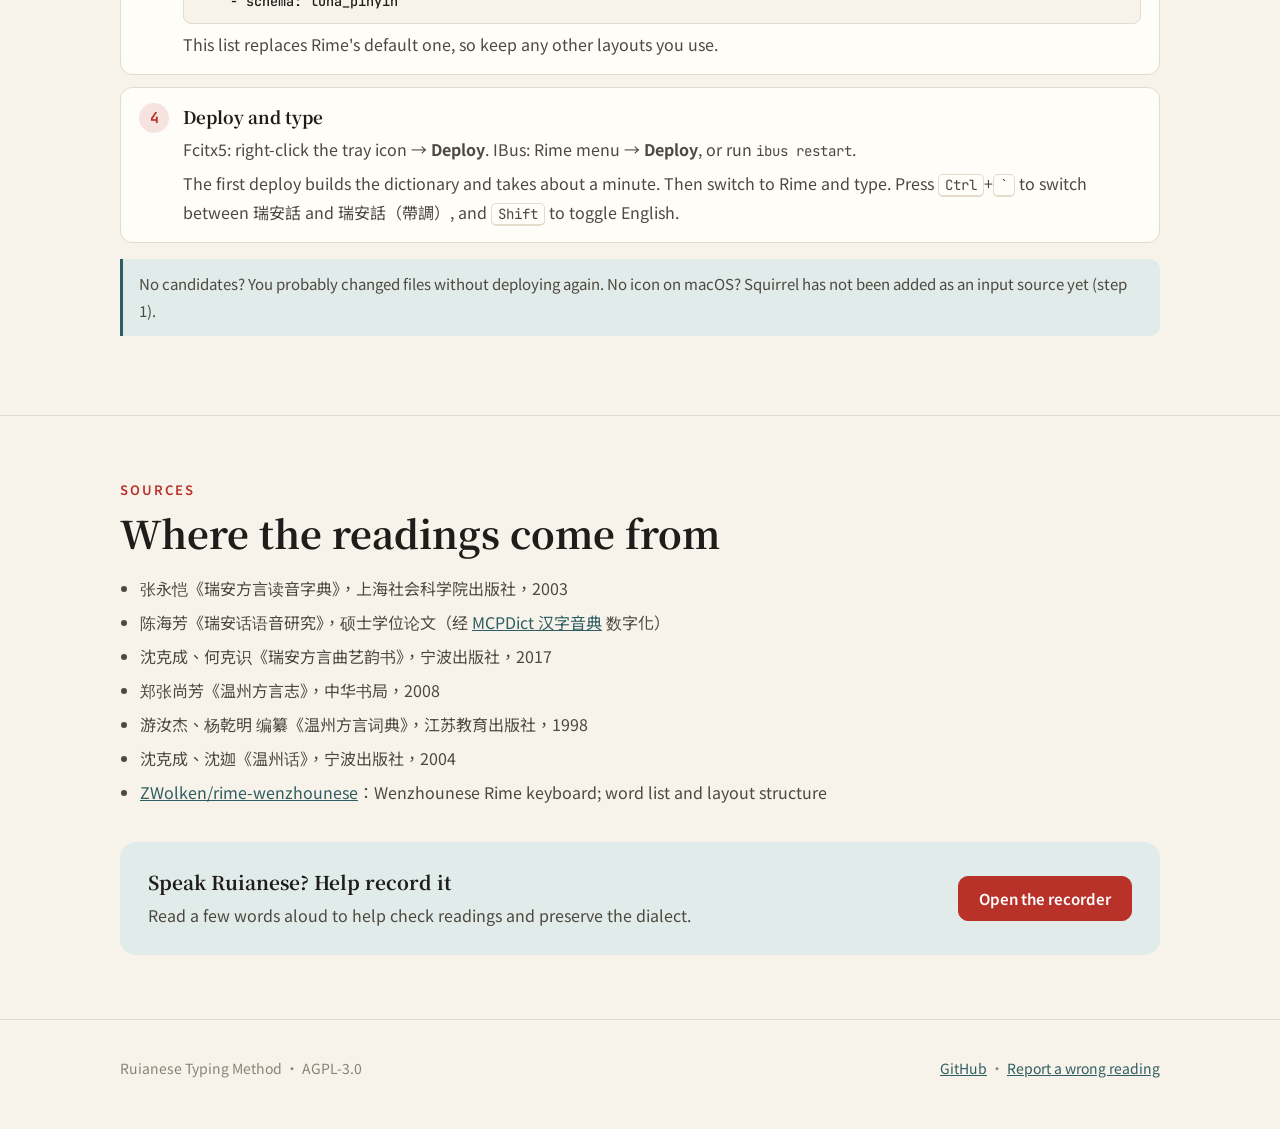
==== commit 43ebb87b: "Respell iae as ieh (張 jieh1, 羊 yeh5); read 囡 nang5, 兒 ng5, 媽 ma6" ====
--- a/site/index.html
+++ b/site/index.html
@@ -305,7 +305,7 @@
   ["j","tɕ","不送氣","plain"],["q","tɕʰ","送氣","aspirated"],["jj","dʑ","濁","voiced"],["nj","ȵ","",""],["x","ɕ","",""],
   ["z","ts","不送氣","plain"],["c","tsʰ","送氣","aspirated"],["zz","dz","濁","voiced"],["s","s","",""],["ss","z","濁","voiced"]];
 const FINALS = [["a","a"],["o","o, ɔ"],["e","ə"],["eh","æ"],["ee","ɛ"],["i","i, ɿ, ie"],["u","u"],["yu","y, ʉ, yo, yɛ, yə"],
-  ["ai","ai"],["ei","ei"],["au","au"],["ou","əʉ"],["ia","ia"],["io","iɔ"],["iau","iau"],["iou","iəʉ"],["ie","iæ"],
+  ["ai","ai"],["ei","ei"],["au","au"],["ou","əʉ"],["ia","ia"],["io","iɔ"],["iau","iau"],["iou","iəʉ"],["ieh","iæ"],
   ["uai","uai"],["uo","uo, uɔ"],["yoe","yɔ"],
   ["ang","aŋ"],["eng","eŋ"],["ong","oŋ"],["iang","iaŋ"],["iong","ioŋ"],["ng","ŋ̍"]];
 const TONES = [[1,"陰平","yin level","33","看","ke1"],[2,"陰上","yin rising","453","好","heh2"],[3,"陰去","yin departing","51","去","qyu3"],[4,"陰入","yin entering","323","說","syu4"],
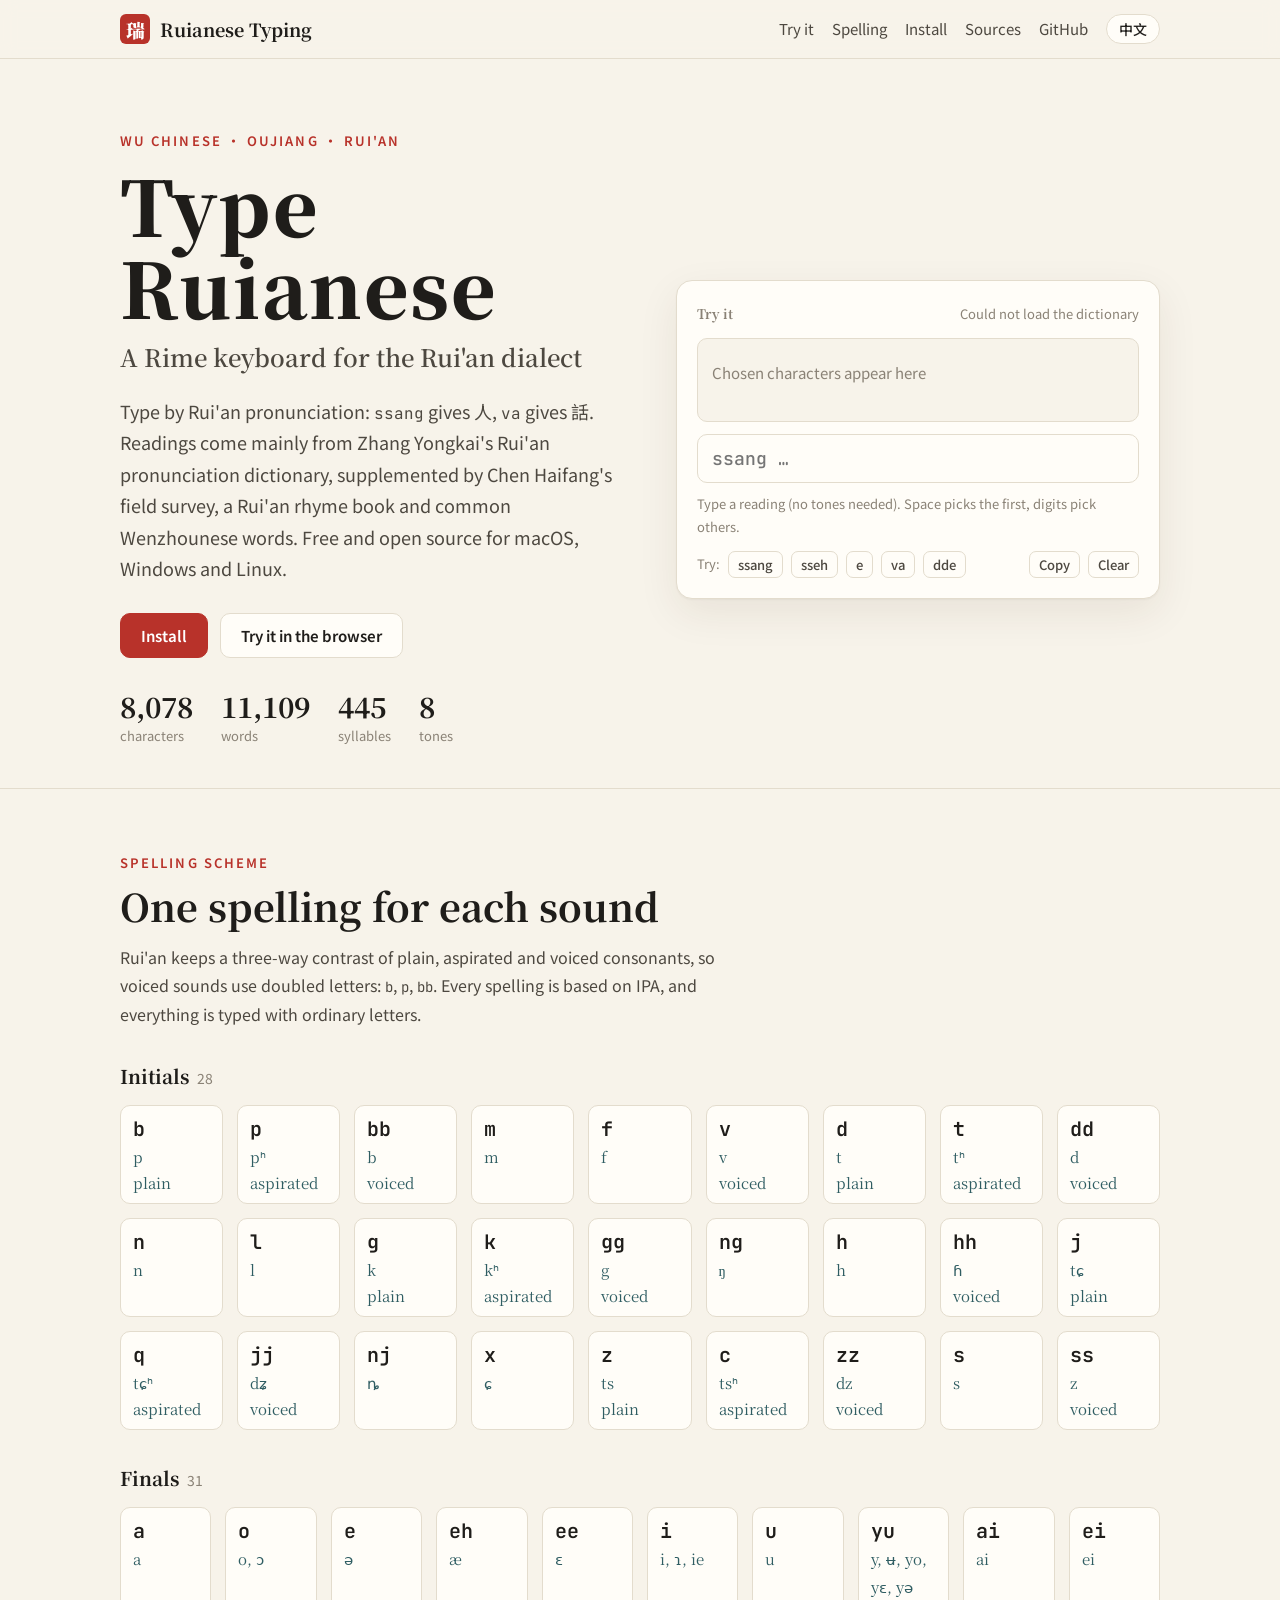
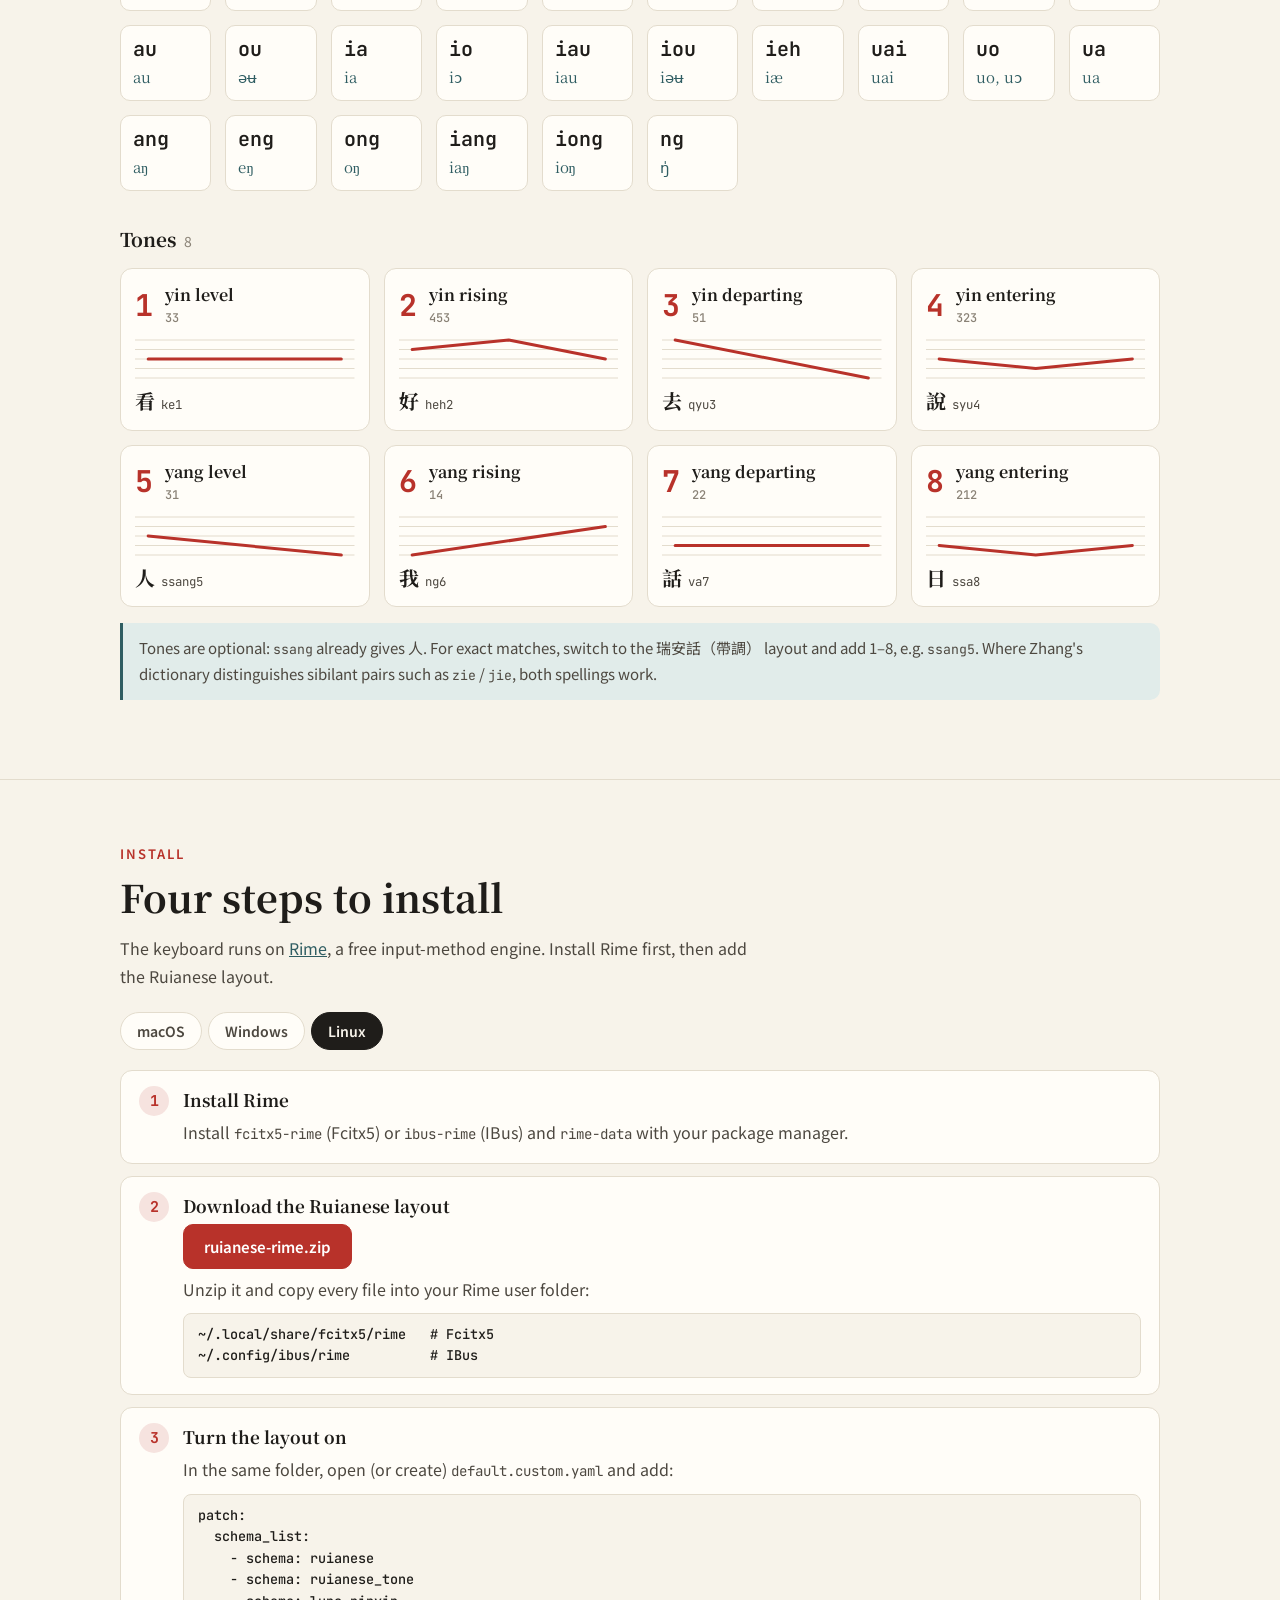
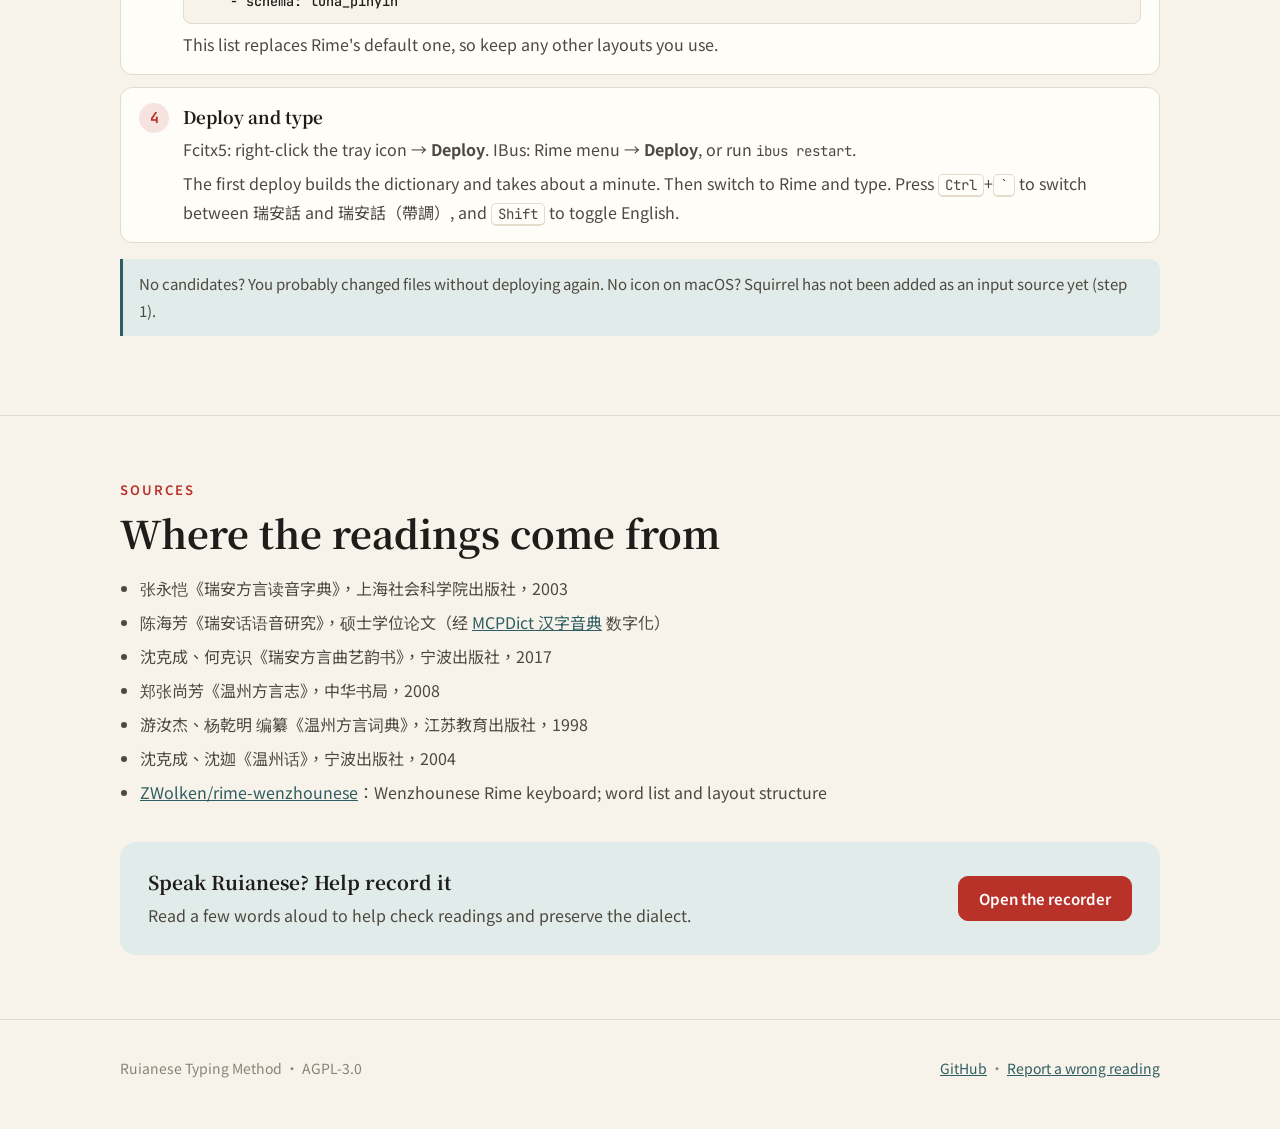
==== commit 1857eddc: "Drop leftover oe/yoe finals from the schema comment and site chart" ====
--- a/site/index.html
+++ b/site/index.html
@@ -306,7 +306,7 @@
   ["z","ts","不送氣","plain"],["c","tsʰ","送氣","aspirated"],["zz","dz","濁","voiced"],["s","s","",""],["ss","z","濁","voiced"]];
 const FINALS = [["a","a"],["o","o, ɔ"],["e","ə"],["eh","æ"],["ee","ɛ"],["i","i, ɿ, ie"],["u","u"],["yu","y, ʉ, yo, yɛ, yə"],
   ["ai","ai"],["ei","ei"],["au","au"],["ou","əʉ"],["ia","ia"],["io","iɔ"],["iau","iau"],["iou","iəʉ"],["ieh","iæ"],
-  ["uai","uai"],["uo","uo, uɔ"],["yoe","yɔ"],
+  ["uai","uai"],["uo","uo, uɔ"],["ua","ua"],
   ["ang","aŋ"],["eng","eŋ"],["ong","oŋ"],["iang","iaŋ"],["iong","ioŋ"],["ng","ŋ̍"]];
 const TONES = [[1,"陰平","yin level","33","看","ke1"],[2,"陰上","yin rising","453","好","heh2"],[3,"陰去","yin departing","51","去","qyu3"],[4,"陰入","yin entering","323","說","syu4"],
   [5,"陽平","yang level","31","人","ssang5"],[6,"陽上","yang rising","14","我","ng6"],[7,"陽去","yang departing","22","話","va7"],[8,"陽入","yang entering","212","日","ssa8"]];
